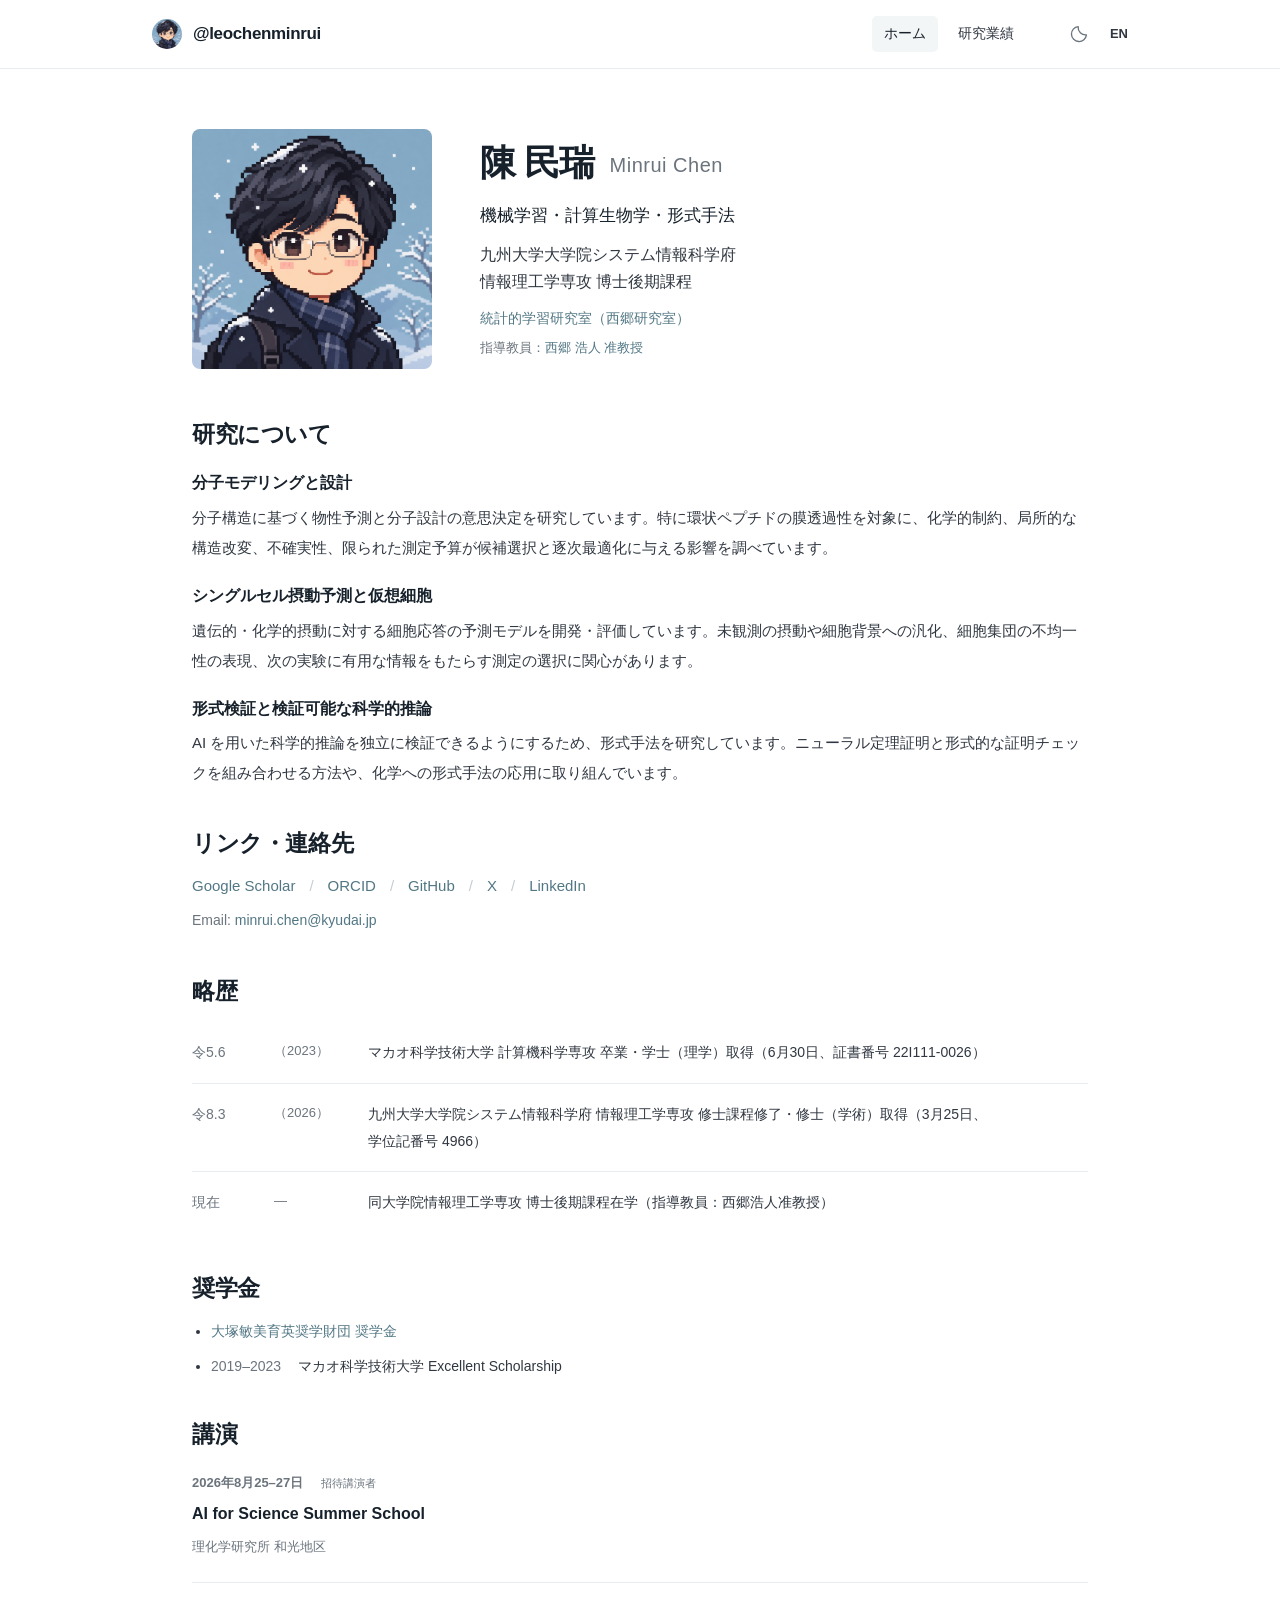
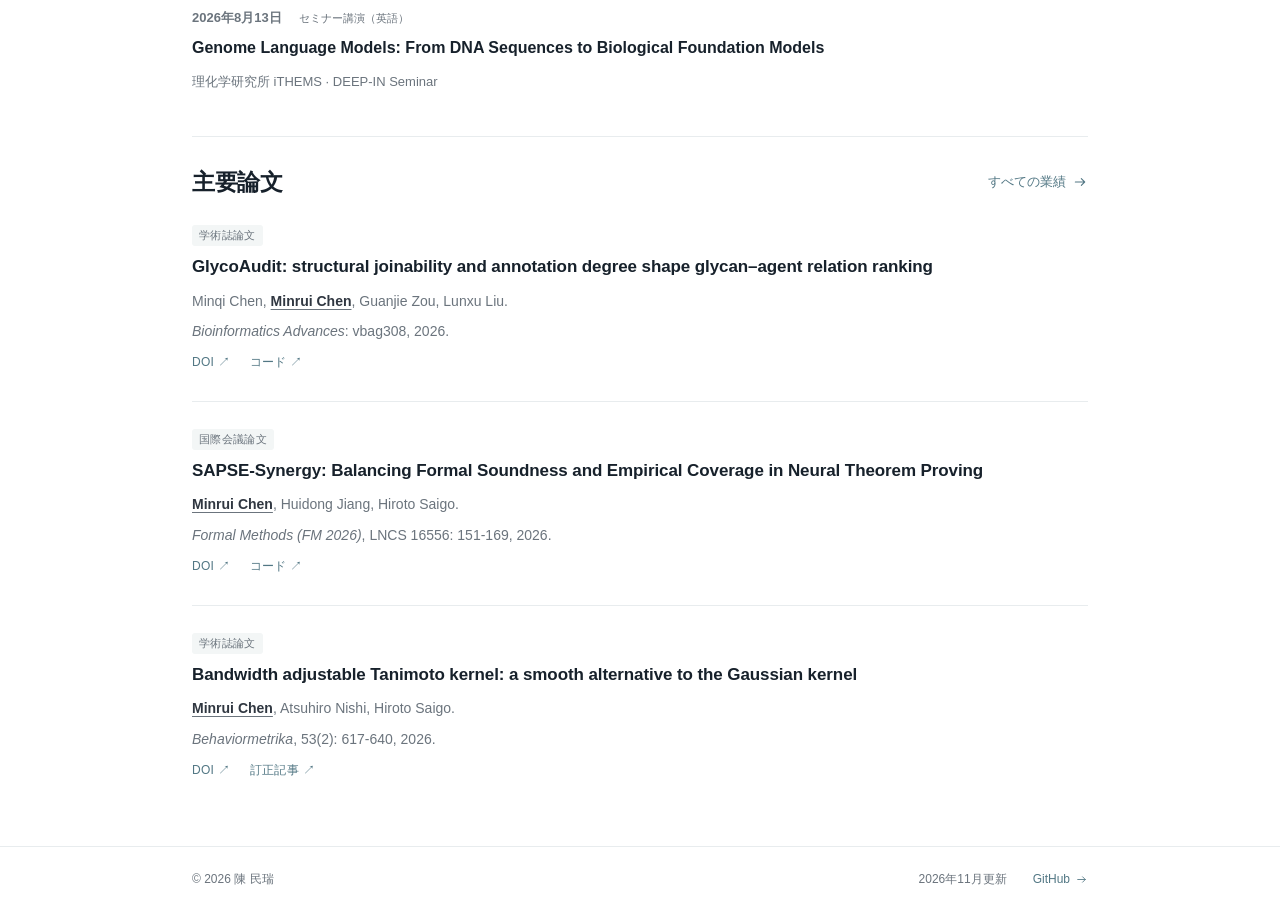
==== site/ja/index.html @ 521ca160 "Broaden chemistry and formal methods research description" ====
<!doctype html><html lang="ja"><head><meta charset="UTF-8"><meta name="viewport" content="width=device-width, initial-scale=1"><meta name="color-scheme" content="light dark"><title>ホーム | 陳 民瑞</title><meta name="description" content="陳民瑞。九州大学大学院システム情報科学府・博士後期課程。機械学習、計算生物学、形式手法を研究しています。"><link rel="canonical" href="https://leochenminrui.github.io/ja/"><link rel="alternate" hreflang="ja" href="https://leochenminrui.github.io/ja/"><link rel="alternate" hreflang="en" href="https://leochenminrui.github.io/en/"><link rel="alternate" hreflang="x-default" href="https://leochenminrui.github.io/ja/"><meta property="og:type" content="website"><meta property="og:title" content="ホーム | 陳 民瑞"><meta property="og:description" content="陳民瑞。九州大学大学院システム情報科学府・博士後期課程。機械学習、計算生物学、形式手法を研究しています。"><meta property="og:url" content="https://leochenminrui.github.io/ja/"><meta property="og:image" content="https://leochenminrui.github.io/assets/avatar.png"><meta name="twitter:card" content="summary"><link rel="icon" href="../assets/avatar.png" type="image/png"><script src="../assets/theme.js"></script><link rel="stylesheet" href="../assets/style.css"><script defer src="../assets/main.js"></script><script type="application/ld+json">{"@context": "https://schema.org", "@type": "Person", "name": "Minrui Chen", "alternateName": "陳 民瑞", "url": "https://leochenminrui.github.io", "image": "https://leochenminrui.github.io/assets/avatar.png", "affiliation": {"@type": "Organization", "name": "Kyushu University"}, "sameAs": ["https://scholar.google.com/citations?user=_2mpWrUAAAAJ", "https://github.com/leochenminrui", "https://orcid.org/0000-0002-5845-3200"]}</script></head>
<body><a class="skip-link" href="#main">本文へ移動</a><header class="site-header"><nav class="nav-shell" aria-label="メインナビゲーション"><a class="brand" href="./"><img src="../assets/avatar.png" alt="" width="30" height="30"><span>@leochenminrui</span></a><div class="nav-links" id="navigation"><a href="./" aria-current="page">ホーム</a><a href="./publications/" >研究業績</a></div><div class="nav-actions"><button class="theme-toggle icon-button" type="button" aria-label="ダークモードに切り替え" aria-pressed="false" hidden><svg class="icon icon-moon" viewBox="0 0 24 24" fill="none" stroke="currentColor" stroke-width="1.6" stroke-linecap="round" stroke-linejoin="round" aria-hidden="true"><path d="M20.9 13A9 9 0 0 1 11 3.1 9 9 0 1 0 20.9 13Z"/></svg><svg class="icon icon-sun" viewBox="0 0 24 24" fill="none" stroke="currentColor" stroke-width="1.6" stroke-linecap="round" stroke-linejoin="round" aria-hidden="true"><circle cx="12" cy="12" r="4"/><path d="M12 2v2m0 16v2M2 12h2m16 0h2M5 5l1.4 1.4m11.2 11.2L19 19M5 19l1.4-1.4M17.6 6.4 19 5"/></svg></button><a class="language-toggle" href="../en/" lang="en" hreflang="en" aria-label="Switch to English">EN</a><button class="menu-toggle icon-button" type="button" aria-controls="navigation" aria-expanded="false" aria-label="メニューを開く" hidden><svg class="icon icon-menu" viewBox="0 0 24 24" fill="none" stroke="currentColor" stroke-width="1.6" stroke-linecap="round" stroke-linejoin="round" aria-hidden="true"><path d="M4 6h16M4 12h16M4 18h16"/></svg></button></div></nav></header>
<main id="main" class="content home-page"><section class="profile" aria-labelledby="profile-name"><img class="portrait" src="../assets/avatar.png" width="240" height="240" alt="陳民瑞のピクセルアート・アバター" fetchpriority="high"><div class="profile-text"><h1 id="profile-name">陳 民瑞<span class="other-name" lang="en">Minrui Chen</span></h1><p class="role">機械学習・計算生物学・形式手法</p><p class="affiliation">九州大学大学院システム情報科学府<br>情報理工学専攻 博士後期課程</p><p class="lab"><a href="https://www.isee.kyushu-u.ac.jp/laboratory_ist.html#saigo">統計的学習研究室（西郷研究室）</a></p><p class="advisor">指導教員：<a href="https://hyoka.ofc.kyushu-u.ac.jp/html/100021288_ja.html">西郷 浩人 准教授</a></p></div></section>
    <section class="section research-copy"><h2>研究について</h2><div class="research-theme"><h3>分子モデリングと設計</h3><p>分子構造に基づく物性予測と分子設計の意思決定を研究しています。特に環状ペプチドの膜透過性を対象に、化学的制約、局所的な構造改変、不確実性、限られた測定予算が候補選択と逐次最適化に与える影響を調べています。</p></div><div class="research-theme"><h3>シングルセル摂動予測と仮想細胞</h3><p>遺伝的・化学的摂動に対する細胞応答の予測モデルを開発・評価しています。未観測の摂動や細胞背景への汎化、細胞集団の不均一性の表現、次の実験に有用な情報をもたらす測定の選択に関心があります。</p></div><div class="research-theme"><h3>形式検証と検証可能な科学的推論</h3><p>AI を用いた科学的推論を独立に検証できるようにするため、形式手法を研究しています。ニューラル定理証明と形式的な証明チェックを組み合わせる方法や、化学への形式手法の応用に取り組んでいます。</p></div></section>
    <section class="section links-section"><h2>リンク・連絡先</h2><div class="link-list"><a href="https://scholar.google.com/citations?user=_2mpWrUAAAAJ">Google Scholar</a><span aria-hidden="true">/</span><a href="https://orcid.org/0000-0002-5845-3200">ORCID</a><span aria-hidden="true">/</span><a href="https://github.com/leochenminrui">GitHub</a><span aria-hidden="true">/</span><a href="https://x.com/leo_minrui_chen">X</a><span aria-hidden="true">/</span><a href="https://www.linkedin.com/in/min-rui-chen-271707227/">LinkedIn</a></div><p class="email">Email: <a href="mailto:minrui.chen@kyudai.jp">minrui.chen@kyudai.jp</a></p></section>
    <section class="section biography"><h2>略歴</h2><table class="biography-table era-table"><caption class="visually-hidden">学歴・略歴</caption><tbody><tr><th scope="row">令5.6</th><td class="western-year">（2023）</td><td>マカオ科学技術大学 計算機科学専攻 卒業・学士（理学）取得（6月30日、<span class="nowrap">証書番号 22I111-0026</span>）</td></tr><tr><th scope="row">令8.3</th><td class="western-year">（2026）</td><td>九州大学大学院システム情報科学府 情報理工学専攻 修士課程修了・<span class="nowrap">修士（学術）</span>取得（3月25日、<span class="nowrap">学位記番号 4966</span>）</td></tr><tr><th scope="row">現在</th><td class="western-year">—</td><td>同大学院情報理工学専攻 博士後期課程在学（指導教員：西郷浩人准教授）</td></tr></tbody></table></section>
    <section class="section awards"><h2>奨学金</h2><ul class="scholarship-list"><li><a href="https://www.otsukafoundation.org/">大塚敏美育英奨学財団 奨学金</a></li><li><span class="award-period">2019–2023</span>マカオ科学技術大学 Excellent Scholarship</li></ul></section>
    <section class="section talks-home"><h2>講演</h2><ol class="presentation-list"><li class="presentation"><p class="presentation-year">2026年8月25–27日 <span>招待講演者</span></p><h3><a href="https://ithems.riken.jp/ja/events/ai-for-science-summer-school">AI for Science Summer School</a></h3><p class="venue">理化学研究所 和光地区</p></li><li class="presentation"><p class="presentation-year">2026年8月13日 <span>セミナー講演（英語）</span></p><h3><a href="https://ithems.riken.jp/ja/events/genome-language-models-from-dna-sequences-to-biological-foundation-models">Genome Language Models: From DNA Sequences to Biological Foundation Models</a></h3><p class="venue">理化学研究所 iTHEMS · DEEP-IN Seminar</p></li></ol></section>
    <section class="section recent"><div class="section-heading"><h2>主要論文</h2><a class="text-link" href="publications/">すべての業績 <svg class="icon icon-arrow" viewBox="0 0 24 24" fill="none" stroke="currentColor" stroke-width="1.6" stroke-linecap="round" stroke-linejoin="round" aria-hidden="true"><path d="M5 12h14m-5-5 5 5-5 5"/></svg></a></div><ol class="publication-list"><li class="publication" id="glycoaudit" data-status="published"><div class="pub-heading"><span class="pub-kind">学術誌論文</span></div>
    <h3><a href="https://doi.org/10.1093/bioadv/vbag308">GlycoAudit: structural joinability and annotation degree shape glycan–agent relation ranking</a></h3><p class="authors">Minqi Chen, <strong class="self-author">Minrui Chen</strong>, Guanjie Zou, Lunxu Liu.</p>
    <p class="venue"><em>Bioinformatics Advances</em>: vbag308, 2026.</p><div class="paper-links"><a class="paper-link" href="https://doi.org/10.1093/bioadv/vbag308">DOI ↗</a><a class="paper-link" href="https://github.com/leochenminrui/GlycoAudit">コード ↗</a></div></li><li class="publication" id="sapse" data-status="published"><div class="pub-heading"><span class="pub-kind">国際会議論文</span></div>
    <h3><a href="https://doi.org/10.1007/978-3-032-26204-2_8">SAPSE-Synergy: Balancing Formal Soundness and Empirical Coverage in Neural Theorem Proving</a></h3><p class="authors"><strong class="self-author">Minrui Chen</strong>, Huidong Jiang, Hiroto Saigo.</p>
    <p class="venue"><em>Formal Methods (FM 2026)</em>, LNCS 16556: 151-169, 2026.</p><div class="paper-links"><a class="paper-link" href="https://doi.org/10.1007/978-3-032-26204-2_8">DOI ↗</a><a class="paper-link" href="https://github.com/leochenminrui/SAPSE-Synergy">コード ↗</a></div></li><li class="publication" id="bat" data-status="published"><div class="pub-heading"><span class="pub-kind">学術誌論文</span></div>
    <h3><a href="https://doi.org/10.1007/s41237-026-00296-7">Bandwidth adjustable Tanimoto kernel: a smooth alternative to the Gaussian kernel</a></h3><p class="authors"><strong class="self-author">Minrui Chen</strong>, Atsuhiro Nishi, Hiroto Saigo.</p>
    <p class="venue"><em>Behaviormetrika</em>, 53(2): 617-640, 2026.</p><div class="paper-links"><a class="paper-link" href="https://doi.org/10.1007/s41237-026-00296-7">DOI ↗</a><a class="paper-link" href="https://doi.org/10.1007/s41237-026-00314-8">訂正記事 ↗</a></div></li></ol></section></main><footer class="site-footer"><div><span>© 2026 陳 民瑞</span><span class="footer-note">2026年11月更新</span><a href="https://github.com/leochenminrui">GitHub <svg class="icon icon-arrow" viewBox="0 0 24 24" fill="none" stroke="currentColor" stroke-width="1.6" stroke-linecap="round" stroke-linejoin="round" aria-hidden="true"><path d="M5 12h14m-5-5 5 5-5 5"/></svg></a></div></footer></body></html>
---- site/assets/style.css ----
:root{--bg:#fff;--text:#303741;--strong:#17212b;--muted:#6b747d;--accent:#527784;--hover:#355d6b;--line:#e8ecee;--soft:#f3f6f6;--nav:rgba(255,255,255,.96)}
:root[data-theme="dark"]{--bg:#111827;--text:#d1d5db;--strong:#f3f4f6;--muted:#9ba8b8;--accent:#a4cfdf;--hover:#d2eaf3;--line:#2b3647;--soft:#202c3c;--nav:rgba(17,24,39,.96);color-scheme:dark}
*{box-sizing:border-box}html{scroll-behavior:smooth;scroll-padding-top:80px}body{margin:0;background:var(--bg);color:var(--text);font-family:-apple-system,BlinkMacSystemFont,"Segoe UI",Roboto,"Noto Sans","Helvetica Neue",Arial,"PingFang SC","Microsoft YaHei",sans-serif;font-size:16px;line-height:1.65;-webkit-font-smoothing:antialiased}a{color:var(--accent);text-decoration:none;text-underline-offset:4px}a:hover{color:var(--hover);text-decoration:underline}button{font:inherit}button,a{-webkit-tap-highlight-color:transparent}button{color:inherit}button:focus-visible,a:focus-visible{outline:2px solid var(--accent);outline-offset:5px;border-radius:3px}button{cursor:pointer}img{display:block;max-width:100%;height:auto}h1,h2,h3,p{margin:0}h1,h2,h3{color:var(--strong)}h1{font-size:36px;letter-spacing:-1.1px;line-height:1.25;font-weight:700}h2{font-size:23px;letter-spacing:-.4px;line-height:1.35;font-weight:650}h3{font-size:16px;line-height:1.55;font-weight:600}p+p{margin-top:9px}[hidden]{display:none!important}.icon{width:20px;height:20px;flex-shrink:0}.skip-link{position:fixed;top:-60px;left:20px;z-index:50;background:var(--bg);padding:8px 16px;border:1px solid var(--line)}.skip-link:focus{top:8px}.site-header{border-bottom:1px solid var(--line);background:var(--nav)}.nav-shell{max-width:1040px;margin:auto;min-height:68px;display:flex;align-items:center;gap:36px;padding:0 32px}.brand{display:flex;align-items:center;gap:11px;color:var(--strong);font-weight:650;font-size:17px;letter-spacing:-.35px;white-space:nowrap}.brand:hover{text-decoration:none}.brand img{width:30px;height:30px;object-fit:cover;border-radius:50%}.nav-links{display:flex;align-items:center;gap:8px;margin-left:auto}.nav-links>a{color:var(--text);font-size:14px;padding:6px 12px;border-radius:5px}.nav-links>a[aria-current="page"]{color:var(--strong);background:var(--soft);font-weight:500}.nav-links>a:hover{background:var(--soft);text-decoration:none}.nav-actions{display:flex;align-items:center;gap:14px}.icon-button{border:0;background:none;display:flex;align-items:center;justify-content:center;width:34px;height:34px;border-radius:5px;padding:6px;color:var(--muted)}.icon-button:hover{background:var(--soft);color:var(--strong)}.icon-sun{display:none}[data-theme="dark"] .icon-moon{display:none}[data-theme="dark"] .icon-sun{display:block}.language-toggle{font-size:13px;color:var(--text);font-weight:600;white-space:nowrap}.menu-toggle{display:none}.content{max-width:944px;margin:0 auto;padding:55px 24px 65px;min-height:calc(100vh - 148px)}.profile{display:grid;grid-template-columns:240px 1fr;gap:48px;align-items:center;margin-bottom:49px}.portrait{width:240px;height:240px;object-fit:cover;border-radius:8px}.other-name{font-size:20px;font-weight:400;letter-spacing:.5px;color:var(--muted);display:inline-block;margin-left:16px;vertical-align:middle}.role{font-size:17px;color:var(--strong);margin-top:17px;font-weight:500}.affiliation{margin-top:11px;line-height:1.7}.location{font-size:14px;color:var(--muted);margin-top:9px}.profile-social{display:flex;align-items:center;gap:15px;font-size:13px;margin-top:18px}.profile-social>span{color:var(--line)}.profile-social a span{font-size:12px}.section{margin-top:40px}.section>h2{margin-bottom:15px}.interests{line-height:1.9;max-width:800px}.link-list{display:flex;gap:14px;flex-wrap:wrap;font-size:15px}.link-list>span{color:#c6cdd1}.email{font-size:14px;color:var(--muted);margin-top:10px;overflow-wrap:anywhere}.biography{padding-top:4px}.bio-entry{display:grid;grid-template-columns:157px 1fr;gap:22px;margin-top:24px}.bio-date{font-size:14px;color:var(--muted);font-variant-numeric:tabular-nums;padding-top:2px;font-weight:500}.bio-entry h3{margin-bottom:3px;font-size:16px}.bio-entry p{font-size:15px}.bio-entry .bio-detail{font-size:14px;color:var(--muted);margin-top:6px;line-height:1.7}.recent{border-top:1px solid var(--line);padding-top:30px;margin-top:43px}.section-heading{display:flex;align-items:center;justify-content:space-between;gap:12px}.text-link{font-size:13px;display:flex;align-items:center;gap:6px;white-space:nowrap}.text-link .icon{width:16px;height:16px}.publication-list{padding:0;margin:0;list-style:none;counter-reset:paper}.publication{padding:27px 0 28px;border-bottom:1px solid var(--line)}.publication:last-child{border-bottom:0;padding-bottom:0}.pub-heading{margin-bottom:8px;font-size:11px;line-height:1.4}.pub-kind{font-size:11px;letter-spacing:.3px;color:var(--muted);background:var(--soft);border-radius:3px;padding:3px 7px;display:inline-block}.publication h3{font-size:17px;font-weight:600;line-height:1.5;letter-spacing:-.1px;margin-bottom:9px}.publication h3 a{color:var(--strong)}.publication h3 a:hover{color:var(--accent)}.authors{font-size:14px;line-height:1.8;color:var(--muted)}.self-author{font-weight:600;color:var(--text);text-decoration:underline;text-underline-offset:3px;text-decoration-color:var(--muted);text-decoration-thickness:1px}.publication .venue{font-size:14px;color:var(--muted);margin-top:6px}.paper-link{display:inline-block;font-size:12px;margin-top:10px;letter-spacing:.25px}.paper-link span{margin-left:2px}.page-intro{margin-bottom:29px}.eyebrow{font-size:11px;font-weight:600;letter-spacing:1.8px;color:var(--muted);margin-bottom:12px}.page-intro h1{margin-bottom:15px}.page-intro>p:last-child{color:var(--muted);font-size:15px;max-width:660px}.filters{display:flex;flex-wrap:wrap;gap:9px;padding-bottom:28px;border-bottom:1px solid var(--line);margin-bottom:8px}.filters button{border:1px solid var(--line);background:transparent;border-radius:5px;padding:7px 12px;display:flex;gap:12px;align-items:center;font-size:13px;color:var(--muted)}.filters button span{font-size:11px;opacity:.75}.filters button[aria-pressed="true"]{background:var(--soft);border-color:var(--accent);color:var(--accent)}.filters button:hover{border-color:var(--accent)}.pub-year{display:grid;grid-template-columns:84px 1fr;gap:30px;padding-top:32px}.pub-year>h2{font-size:18px;color:var(--muted);font-weight:500;padding-top:6px;font-variant-numeric:tabular-nums}.pub-year .publication:first-child{padding-top:0}.pub-year+.pub-year{margin-top:4px}.publication-note{border-top:1px solid var(--line);padding-top:23px;margin-top:39px;color:var(--muted);font-size:12px;max-width:100%;line-height:1.8}.site-footer{border-top:1px solid var(--line);font-size:12px;color:var(--muted)}.site-footer>div{max-width:944px;padding:23px 24px;margin:auto;display:flex;align-items:center;gap:26px}.footer-note{margin-left:auto}.site-footer a{display:flex;gap:5px;align-items:center}.site-footer .icon{width:13px;height:13px}.visually-hidden{position:absolute;width:1px;height:1px;padding:0;margin:-1px;overflow:hidden;clip:rect(0,0,0,0);white-space:nowrap;border:0}
.page-intro a{white-space:nowrap}
@media(min-width:1200px){.content{padding-top:60px}.profile{margin-bottom:50px}}
@media(max-width:760px){.nav-shell{padding:0 24px;gap:20px}.content{padding:37px 24px 48px}.profile{grid-template-columns:180px 1fr;gap:27px}.portrait{width:180px;height:180px}h1{font-size:30px}.other-name{font-size:17px;margin-left:11px}.role{font-size:15px;margin-top:12px}.affiliation{font-size:14px}.location{font-size:13px}.profile-social{margin-top:12px}.section{margin-top:33px}.nav-actions{gap:10px}.nav-links>a{padding:6px 9px}}
@media(max-width:560px){.nav-shell{padding:0 20px;gap:12px;min-height:62px;flex-wrap:wrap}.brand{font-size:16px}.nav-actions{margin-left:auto;gap:7px}.nav-links{order:3;width:100%;margin:0;padding-bottom:10px}.js .nav-links{display:none}.js .nav-links.is-open{display:flex}.js .menu-toggle{display:flex}.nav-links>a{padding:6px 13px}.content{padding:32px 22px 43px}.profile{grid-template-columns:1fr;gap:25px;margin-bottom:35px}.portrait{width:180px;height:180px}.profile-text h1{font-size:32px}.other-name{font-size:19px;margin-left:13px}.role{font-size:16px;margin-top:13px}.affiliation{font-size:15px;margin-top:11px}.location{font-size:14px}.profile-social{font-size:13px;margin-top:15px}h2{font-size:21px}.section{margin-top:32px}.section>h2{margin-bottom:12px}.interests{font-size:15px;line-height:1.85}.bio-entry{grid-template-columns:1fr;gap:5px;margin-top:22px}.bio-date{font-size:13px!important}.bio-entry h3{font-size:15px}.bio-entry p{font-size:14px}.bio-entry .bio-detail{font-size:13px}.recent{margin-top:34px;padding-top:25px}.section-heading{align-items:baseline}.text-link{font-size:11px;gap:3px}.text-link .icon{width:13px;height:13px}.publication h3{font-size:16px}.authors,.publication .venue{font-size:13px}.pub-year{grid-template-columns:1fr;gap:18px;padding-top:26px}.pub-year>h2{font-size:19px;font-weight:600;color:var(--strong);padding:0}.pub-year+.pub-year{margin-top:11px}.filters{gap:7px;padding-bottom:23px}.filters button{font-size:12px;padding:6px 9px;gap:7px}.site-footer>div{padding:20px 22px;flex-wrap:wrap;gap:9px 20px}.footer-note{margin-left:auto;font-size:11px}.site-footer a{display:none}.page-intro>p:last-child{font-size:14px}}
@media(prefers-reduced-motion:reduce){html{scroll-behavior:auto}}
@media print{.site-header,.filters,.site-footer,.skip-link{display:none!important}.content{padding:0;max-width:none}.profile{grid-template-columns:130px 1fr;margin-bottom:25px}.portrait{width:130px;height:130px}.publication,.bio-entry{break-inside:avoid}a{color:inherit}.section{margin-top:25px}:root{--bg:white;--text:#222;--strong:#111;--muted:#555;--accent:#333;--line:#ddd;--soft:#f5f5f5}}

/* Biography and research pages. */
.lab{font-size:14px;margin-top:12px}
.advisor{font-size:13px;color:var(--muted);margin-top:6px}
.research-copy p{font-size:15px;line-height:1.9}
.research-copy p+p{margin-top:17px}
html[lang="ja"] .research-copy p{line-height:2}
.biography-table{width:100%;border-collapse:collapse;font-size:14px;line-height:1.9}
.biography-table th,.biography-table td{padding:17px 0;vertical-align:top;text-align:left;border-bottom:1px solid var(--line)}
.biography-table tr:last-child th,.biography-table tr:last-child td{border-bottom:0}
.biography-table th{width:82px;padding-right:14px;color:var(--muted);font-weight:500;white-space:nowrap;font-variant-numeric:tabular-nums}
.biography-table .western-year{width:94px;padding-right:15px;white-space:nowrap;color:var(--muted);font-size:13px}
.english-table th{width:142px}
.biography-detail{display:block;font-size:12px;color:var(--muted);line-height:1.8;margin-top:7px}
.award-entry{display:flex;gap:30px;font-size:14px;line-height:1.8}
.award-entry strong{font-weight:500;color:var(--muted);white-space:nowrap}
.paper-links{display:flex;gap:20px;flex-wrap:wrap}
.presentation-list{list-style:none;padding:0;margin:0}
.presentations{margin-top:45px;padding-top:29px;border-top:1px solid var(--line)}
.presentations h2{font-size:22px}
.presentation{padding:24px 0;border-bottom:1px solid var(--line)}
.presentation:last-child{border:0;padding-bottom:0}
.presentation-year{font-size:13px;font-weight:600;margin-bottom:8px;color:var(--muted)}
.presentation-year span{font-size:11px;font-weight:400;margin-left:14px}
.presentation h3{margin-bottom:10px}
.presentation h3 a{color:var(--strong)}
.presentation .venue{font-size:13px;color:var(--muted);margin-top:6px}
@media(max-width:760px){
  .nav-shell{flex-wrap:wrap;gap:12px;min-height:64px}
  .nav-actions{margin-left:auto}
  .nav-links{order:3;width:100%;margin:0;padding-bottom:10px}
  .js .nav-links{display:none}
  .js .nav-links.is-open{display:flex}
  .js .menu-toggle{display:flex}
  .profile .other-name{display:block;margin:8px 0 0;font-size:17px}
}
@media(max-width:560px){
  .profile .other-name{display:inline-block;margin:0 0 0 13px}
  .research-copy p{font-size:14px}
  .biography-table{font-size:13px;line-height:1.9}
  .biography-table th{width:53px;font-size:12px;padding-right:7px}
  .biography-table .western-year{width:67px;font-size:11px;padding-right:9px}
  .biography-table th,.biography-table td{padding-top:15px;padding-bottom:15px}
  .english-table th{width:78px;white-space:normal;font-size:12px}
  .biography-detail{font-size:11px}
  .award-entry{gap:18px;font-size:13px}
  .presentations h2{font-size:20px}
}

.nowrap{white-space:nowrap}

.research-theme{margin-top:21px}
.research-theme h3{font-size:16px;font-weight:600;margin-bottom:7px}
.research-theme p{margin:0}
.talks-home .presentation:first-child{padding-top:7px}

.scholarship-list{margin:0;padding-left:19px;font-size:14px;line-height:1.8}
.scholarship-list li+li{margin-top:10px}
.award-period{color:var(--muted);margin-right:17px;white-space:nowrap}
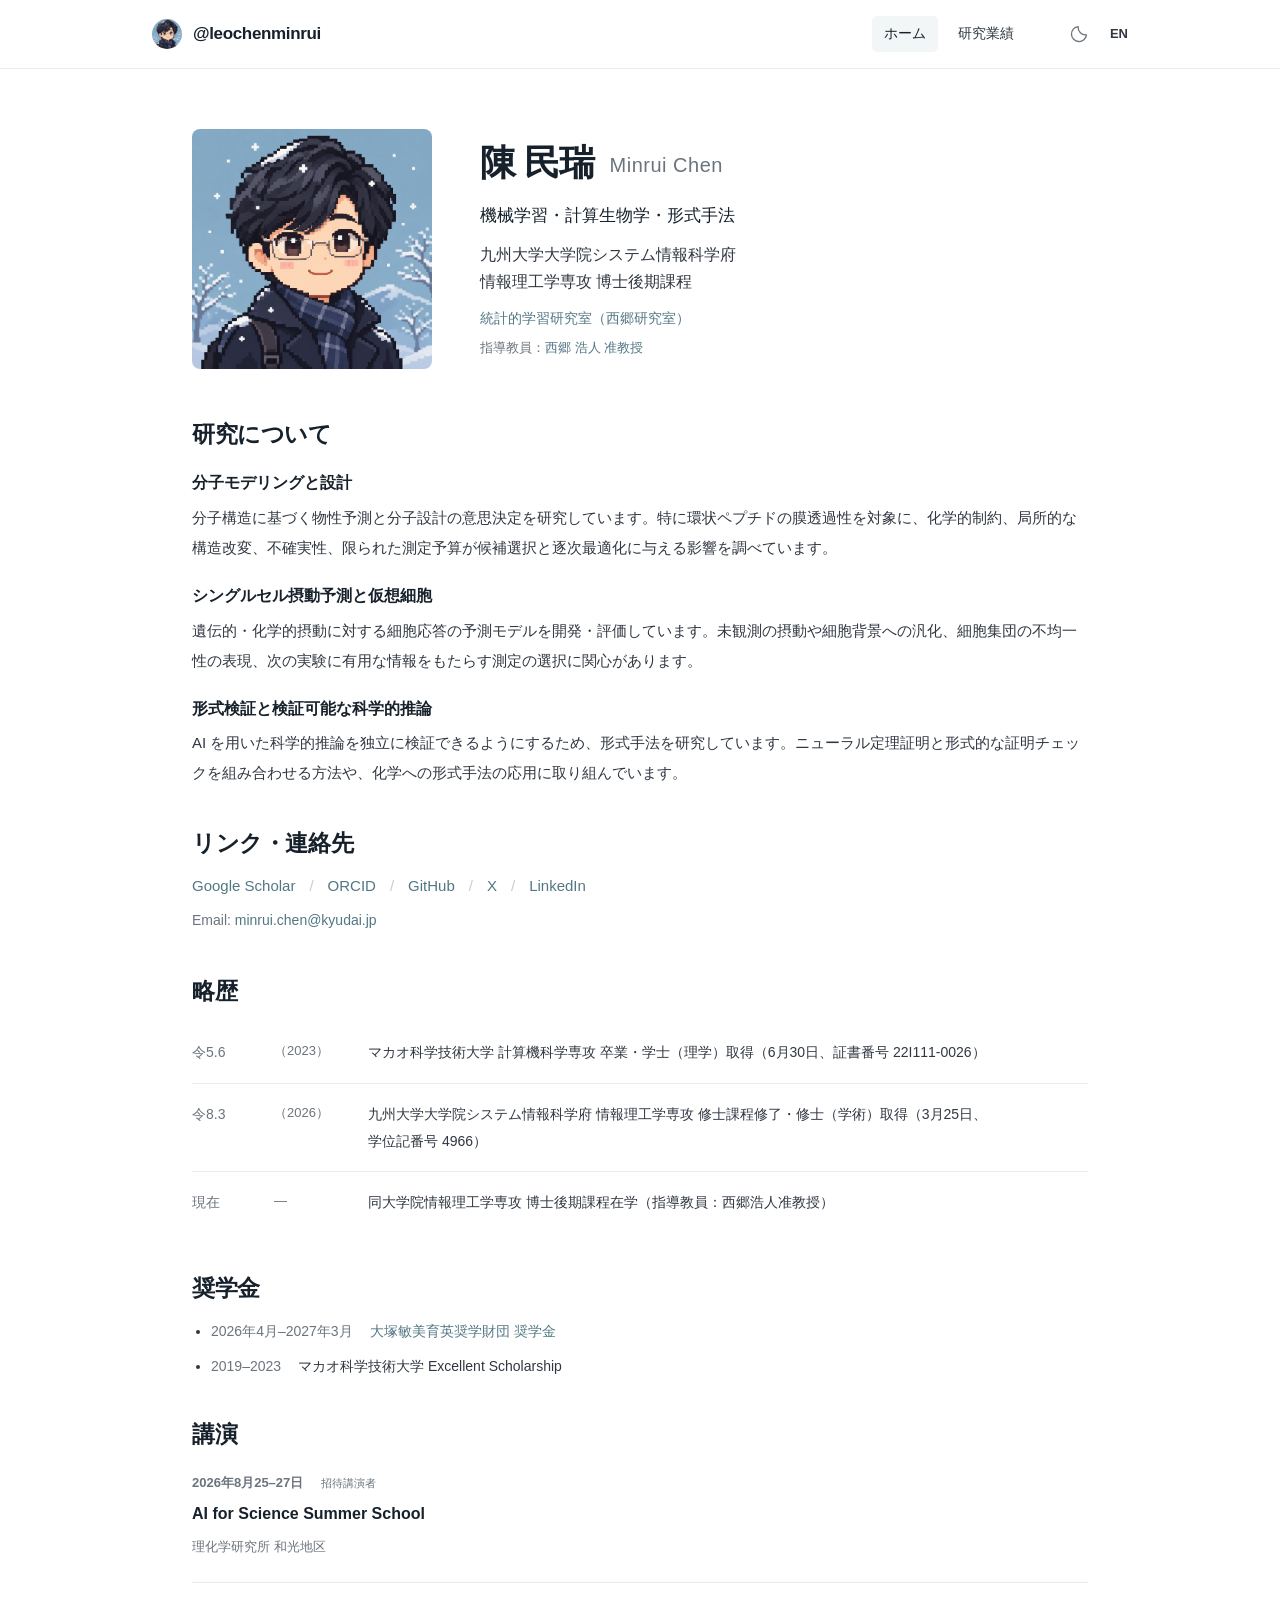
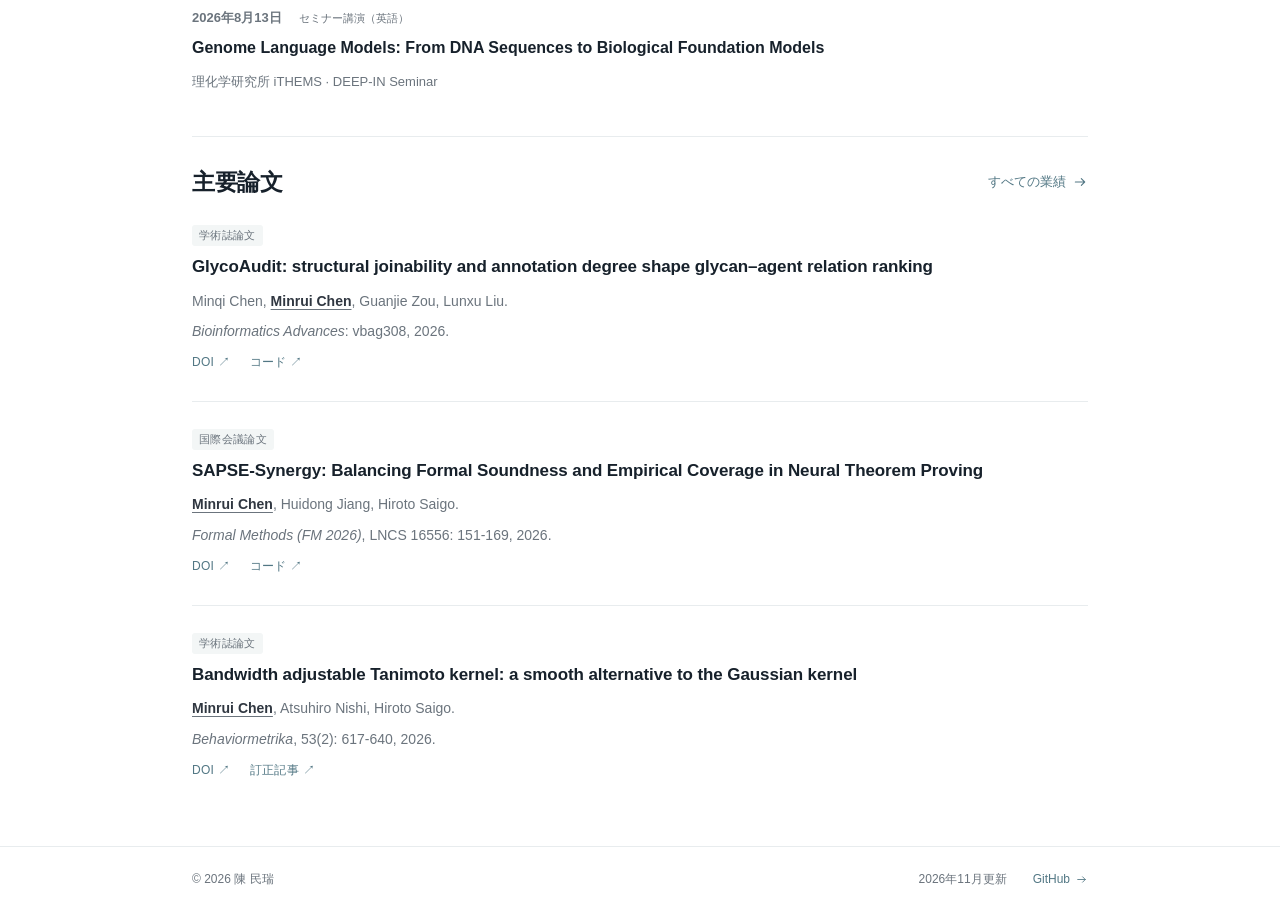
==== commit 58615808: "Add confirmed Otsuka scholarship period" ====
--- a/site/ja/index.html
+++ b/site/ja/index.html
@@ -4,7 +4,7 @@
     <section class="section research-copy"><h2>研究について</h2><div class="research-theme"><h3>分子モデリングと設計</h3><p>分子構造に基づく物性予測と分子設計の意思決定を研究しています。特に環状ペプチドの膜透過性を対象に、化学的制約、局所的な構造改変、不確実性、限られた測定予算が候補選択と逐次最適化に与える影響を調べています。</p></div><div class="research-theme"><h3>シングルセル摂動予測と仮想細胞</h3><p>遺伝的・化学的摂動に対する細胞応答の予測モデルを開発・評価しています。未観測の摂動や細胞背景への汎化、細胞集団の不均一性の表現、次の実験に有用な情報をもたらす測定の選択に関心があります。</p></div><div class="research-theme"><h3>形式検証と検証可能な科学的推論</h3><p>AI を用いた科学的推論を独立に検証できるようにするため、形式手法を研究しています。ニューラル定理証明と形式的な証明チェックを組み合わせる方法や、化学への形式手法の応用に取り組んでいます。</p></div></section>
     <section class="section links-section"><h2>リンク・連絡先</h2><div class="link-list"><a href="https://scholar.google.com/citations?user=_2mpWrUAAAAJ">Google Scholar</a><span aria-hidden="true">/</span><a href="https://orcid.org/0000-0002-5845-3200">ORCID</a><span aria-hidden="true">/</span><a href="https://github.com/leochenminrui">GitHub</a><span aria-hidden="true">/</span><a href="https://x.com/leo_minrui_chen">X</a><span aria-hidden="true">/</span><a href="https://www.linkedin.com/in/min-rui-chen-271707227/">LinkedIn</a></div><p class="email">Email: <a href="mailto:minrui.chen@kyudai.jp">minrui.chen@kyudai.jp</a></p></section>
     <section class="section biography"><h2>略歴</h2><table class="biography-table era-table"><caption class="visually-hidden">学歴・略歴</caption><tbody><tr><th scope="row">令5.6</th><td class="western-year">（2023）</td><td>マカオ科学技術大学 計算機科学専攻 卒業・学士（理学）取得（6月30日、<span class="nowrap">証書番号 22I111-0026</span>）</td></tr><tr><th scope="row">令8.3</th><td class="western-year">（2026）</td><td>九州大学大学院システム情報科学府 情報理工学専攻 修士課程修了・<span class="nowrap">修士（学術）</span>取得（3月25日、<span class="nowrap">学位記番号 4966</span>）</td></tr><tr><th scope="row">現在</th><td class="western-year">—</td><td>同大学院情報理工学専攻 博士後期課程在学（指導教員：西郷浩人准教授）</td></tr></tbody></table></section>
-    <section class="section awards"><h2>奨学金</h2><ul class="scholarship-list"><li><a href="https://www.otsukafoundation.org/">大塚敏美育英奨学財団 奨学金</a></li><li><span class="award-period">2019–2023</span>マカオ科学技術大学 Excellent Scholarship</li></ul></section>
+    <section class="section awards"><h2>奨学金</h2><ul class="scholarship-list"><li><span class="award-period">2026年4月–2027年3月</span><a href="https://www.otsukafoundation.org/">大塚敏美育英奨学財団 奨学金</a></li><li><span class="award-period">2019–2023</span>マカオ科学技術大学 Excellent Scholarship</li></ul></section>
     <section class="section talks-home"><h2>講演</h2><ol class="presentation-list"><li class="presentation"><p class="presentation-year">2026年8月25–27日 <span>招待講演者</span></p><h3><a href="https://ithems.riken.jp/ja/events/ai-for-science-summer-school">AI for Science Summer School</a></h3><p class="venue">理化学研究所 和光地区</p></li><li class="presentation"><p class="presentation-year">2026年8月13日 <span>セミナー講演（英語）</span></p><h3><a href="https://ithems.riken.jp/ja/events/genome-language-models-from-dna-sequences-to-biological-foundation-models">Genome Language Models: From DNA Sequences to Biological Foundation Models</a></h3><p class="venue">理化学研究所 iTHEMS · DEEP-IN Seminar</p></li></ol></section>
     <section class="section recent"><div class="section-heading"><h2>主要論文</h2><a class="text-link" href="publications/">すべての業績 <svg class="icon icon-arrow" viewBox="0 0 24 24" fill="none" stroke="currentColor" stroke-width="1.6" stroke-linecap="round" stroke-linejoin="round" aria-hidden="true"><path d="M5 12h14m-5-5 5 5-5 5"/></svg></a></div><ol class="publication-list"><li class="publication" id="glycoaudit" data-status="published"><div class="pub-heading"><span class="pub-kind">学術誌論文</span></div>
     <h3><a href="https://doi.org/10.1093/bioadv/vbag308">GlycoAudit: structural joinability and annotation degree shape glycan–agent relation ranking</a></h3><p class="authors">Minqi Chen, <strong class="self-author">Minrui Chen</strong>, Guanjie Zou, Lunxu Liu.</p>
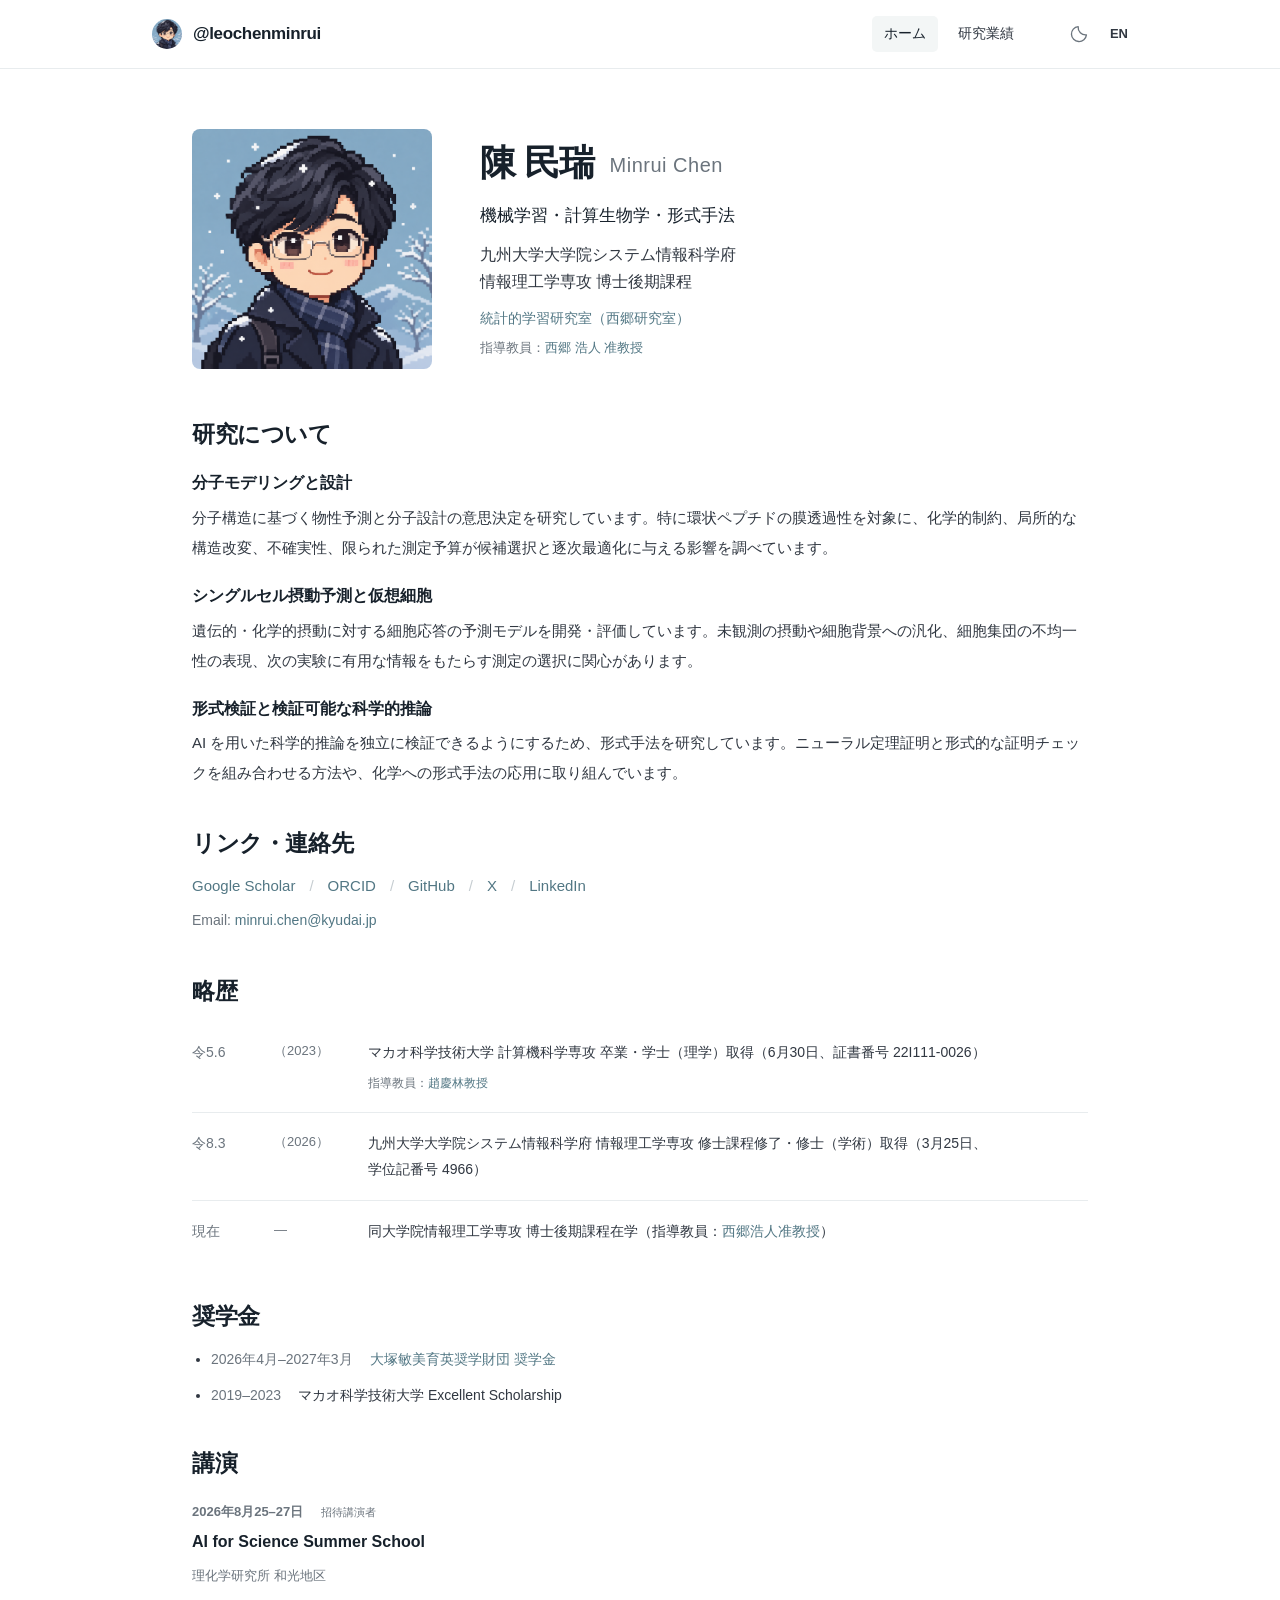
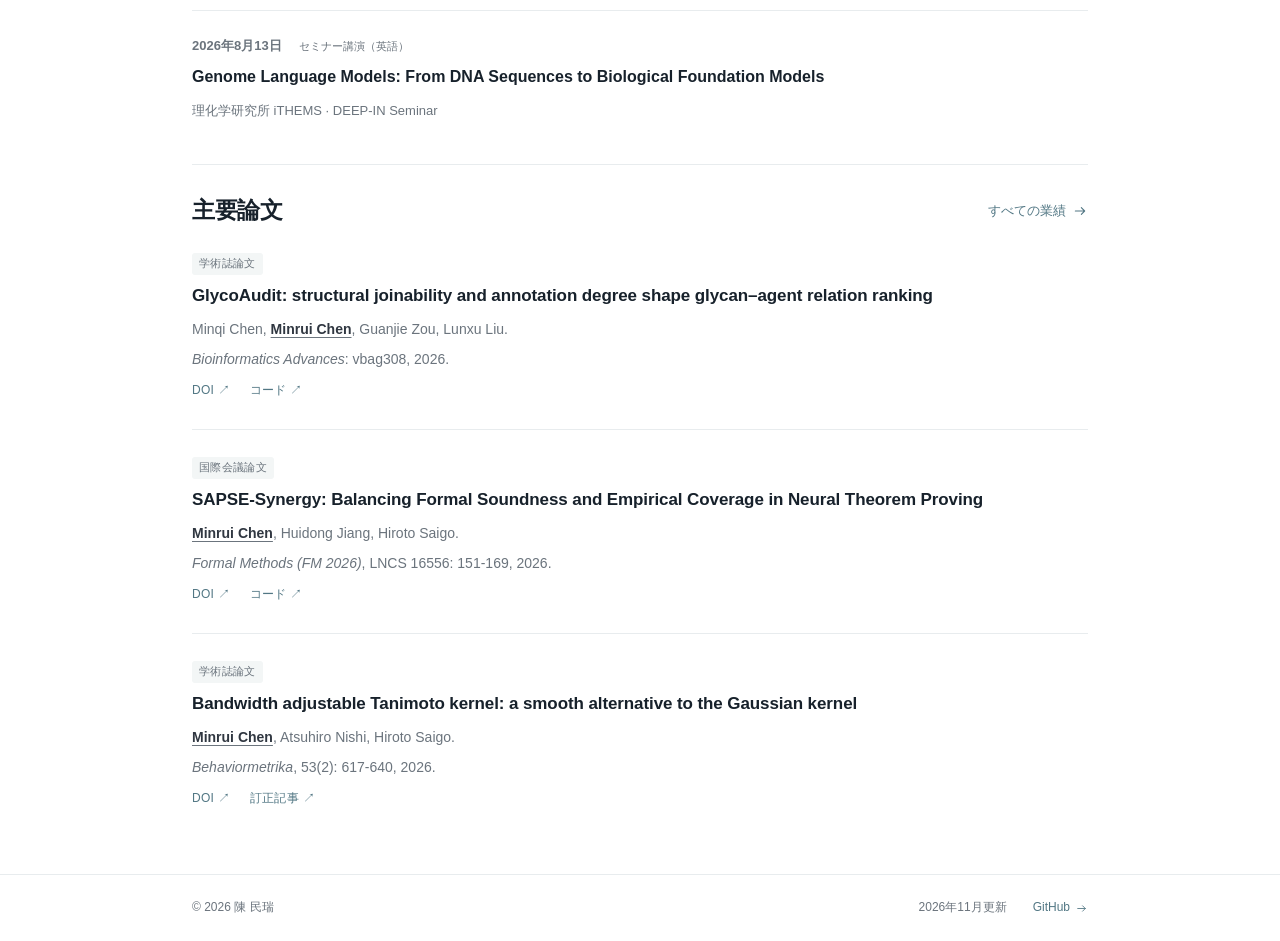
==== commit 774b29ac: "Link advisors to verified Google Scholar profiles" ====
--- a/site/ja/index.html
+++ b/site/ja/index.html
@@ -1,9 +1,9 @@
 <!doctype html><html lang="ja"><head><meta charset="UTF-8"><meta name="viewport" content="width=device-width, initial-scale=1"><meta name="color-scheme" content="light dark"><title>ホーム | 陳 民瑞</title><meta name="description" content="陳民瑞。九州大学大学院システム情報科学府・博士後期課程。機械学習、計算生物学、形式手法を研究しています。"><link rel="canonical" href="https://leochenminrui.github.io/ja/"><link rel="alternate" hreflang="ja" href="https://leochenminrui.github.io/ja/"><link rel="alternate" hreflang="en" href="https://leochenminrui.github.io/en/"><link rel="alternate" hreflang="x-default" href="https://leochenminrui.github.io/ja/"><meta property="og:type" content="website"><meta property="og:title" content="ホーム | 陳 民瑞"><meta property="og:description" content="陳民瑞。九州大学大学院システム情報科学府・博士後期課程。機械学習、計算生物学、形式手法を研究しています。"><meta property="og:url" content="https://leochenminrui.github.io/ja/"><meta property="og:image" content="https://leochenminrui.github.io/assets/avatar.png"><meta name="twitter:card" content="summary"><link rel="icon" href="../assets/avatar.png" type="image/png"><script src="../assets/theme.js"></script><link rel="stylesheet" href="../assets/style.css"><script defer src="../assets/main.js"></script><script type="application/ld+json">{"@context": "https://schema.org", "@type": "Person", "name": "Minrui Chen", "alternateName": "陳 民瑞", "url": "https://leochenminrui.github.io", "image": "https://leochenminrui.github.io/assets/avatar.png", "affiliation": {"@type": "Organization", "name": "Kyushu University"}, "sameAs": ["https://scholar.google.com/citations?user=_2mpWrUAAAAJ", "https://github.com/leochenminrui", "https://orcid.org/0000-0002-5845-3200"]}</script></head>
 <body><a class="skip-link" href="#main">本文へ移動</a><header class="site-header"><nav class="nav-shell" aria-label="メインナビゲーション"><a class="brand" href="./"><img src="../assets/avatar.png" alt="" width="30" height="30"><span>@leochenminrui</span></a><div class="nav-links" id="navigation"><a href="./" aria-current="page">ホーム</a><a href="./publications/" >研究業績</a></div><div class="nav-actions"><button class="theme-toggle icon-button" type="button" aria-label="ダークモードに切り替え" aria-pressed="false" hidden><svg class="icon icon-moon" viewBox="0 0 24 24" fill="none" stroke="currentColor" stroke-width="1.6" stroke-linecap="round" stroke-linejoin="round" aria-hidden="true"><path d="M20.9 13A9 9 0 0 1 11 3.1 9 9 0 1 0 20.9 13Z"/></svg><svg class="icon icon-sun" viewBox="0 0 24 24" fill="none" stroke="currentColor" stroke-width="1.6" stroke-linecap="round" stroke-linejoin="round" aria-hidden="true"><circle cx="12" cy="12" r="4"/><path d="M12 2v2m0 16v2M2 12h2m16 0h2M5 5l1.4 1.4m11.2 11.2L19 19M5 19l1.4-1.4M17.6 6.4 19 5"/></svg></button><a class="language-toggle" href="../en/" lang="en" hreflang="en" aria-label="Switch to English">EN</a><button class="menu-toggle icon-button" type="button" aria-controls="navigation" aria-expanded="false" aria-label="メニューを開く" hidden><svg class="icon icon-menu" viewBox="0 0 24 24" fill="none" stroke="currentColor" stroke-width="1.6" stroke-linecap="round" stroke-linejoin="round" aria-hidden="true"><path d="M4 6h16M4 12h16M4 18h16"/></svg></button></div></nav></header>
-<main id="main" class="content home-page"><section class="profile" aria-labelledby="profile-name"><img class="portrait" src="../assets/avatar.png" width="240" height="240" alt="陳民瑞のピクセルアート・アバター" fetchpriority="high"><div class="profile-text"><h1 id="profile-name">陳 民瑞<span class="other-name" lang="en">Minrui Chen</span></h1><p class="role">機械学習・計算生物学・形式手法</p><p class="affiliation">九州大学大学院システム情報科学府<br>情報理工学専攻 博士後期課程</p><p class="lab"><a href="https://www.isee.kyushu-u.ac.jp/laboratory_ist.html#saigo">統計的学習研究室（西郷研究室）</a></p><p class="advisor">指導教員：<a href="https://hyoka.ofc.kyushu-u.ac.jp/html/100021288_ja.html">西郷 浩人 准教授</a></p></div></section>
+<main id="main" class="content home-page"><section class="profile" aria-labelledby="profile-name"><img class="portrait" src="../assets/avatar.png" width="240" height="240" alt="陳民瑞のピクセルアート・アバター" fetchpriority="high"><div class="profile-text"><h1 id="profile-name">陳 民瑞<span class="other-name" lang="en">Minrui Chen</span></h1><p class="role">機械学習・計算生物学・形式手法</p><p class="affiliation">九州大学大学院システム情報科学府<br>情報理工学専攻 博士後期課程</p><p class="lab"><a href="https://www.isee.kyushu-u.ac.jp/laboratory_ist.html#saigo">統計的学習研究室（西郷研究室）</a></p><p class="advisor">指導教員：<a href="https://scholar.google.com/citations?user=-KdwKiMAAAAJ">西郷 浩人 准教授</a></p></div></section>
     <section class="section research-copy"><h2>研究について</h2><div class="research-theme"><h3>分子モデリングと設計</h3><p>分子構造に基づく物性予測と分子設計の意思決定を研究しています。特に環状ペプチドの膜透過性を対象に、化学的制約、局所的な構造改変、不確実性、限られた測定予算が候補選択と逐次最適化に与える影響を調べています。</p></div><div class="research-theme"><h3>シングルセル摂動予測と仮想細胞</h3><p>遺伝的・化学的摂動に対する細胞応答の予測モデルを開発・評価しています。未観測の摂動や細胞背景への汎化、細胞集団の不均一性の表現、次の実験に有用な情報をもたらす測定の選択に関心があります。</p></div><div class="research-theme"><h3>形式検証と検証可能な科学的推論</h3><p>AI を用いた科学的推論を独立に検証できるようにするため、形式手法を研究しています。ニューラル定理証明と形式的な証明チェックを組み合わせる方法や、化学への形式手法の応用に取り組んでいます。</p></div></section>
     <section class="section links-section"><h2>リンク・連絡先</h2><div class="link-list"><a href="https://scholar.google.com/citations?user=_2mpWrUAAAAJ">Google Scholar</a><span aria-hidden="true">/</span><a href="https://orcid.org/0000-0002-5845-3200">ORCID</a><span aria-hidden="true">/</span><a href="https://github.com/leochenminrui">GitHub</a><span aria-hidden="true">/</span><a href="https://x.com/leo_minrui_chen">X</a><span aria-hidden="true">/</span><a href="https://www.linkedin.com/in/min-rui-chen-271707227/">LinkedIn</a></div><p class="email">Email: <a href="mailto:minrui.chen@kyudai.jp">minrui.chen@kyudai.jp</a></p></section>
-    <section class="section biography"><h2>略歴</h2><table class="biography-table era-table"><caption class="visually-hidden">学歴・略歴</caption><tbody><tr><th scope="row">令5.6</th><td class="western-year">（2023）</td><td>マカオ科学技術大学 計算機科学専攻 卒業・学士（理学）取得（6月30日、<span class="nowrap">証書番号 22I111-0026</span>）</td></tr><tr><th scope="row">令8.3</th><td class="western-year">（2026）</td><td>九州大学大学院システム情報科学府 情報理工学専攻 修士課程修了・<span class="nowrap">修士（学術）</span>取得（3月25日、<span class="nowrap">学位記番号 4966</span>）</td></tr><tr><th scope="row">現在</th><td class="western-year">—</td><td>同大学院情報理工学専攻 博士後期課程在学（指導教員：西郷浩人准教授）</td></tr></tbody></table></section>
+    <section class="section biography"><h2>略歴</h2><table class="biography-table era-table"><caption class="visually-hidden">学歴・略歴</caption><tbody><tr><th scope="row">令5.6</th><td class="western-year">（2023）</td><td>マカオ科学技術大学 計算機科学専攻 卒業・学士（理学）取得（6月30日、<span class="nowrap">証書番号 22I111-0026</span>）<span class="biography-detail">指導教員：<a href="https://scholar.google.com/citations?user=u7SB4nEAAAAJ">趙慶林教授</a></span></td></tr><tr><th scope="row">令8.3</th><td class="western-year">（2026）</td><td>九州大学大学院システム情報科学府 情報理工学専攻 修士課程修了・<span class="nowrap">修士（学術）</span>取得（3月25日、<span class="nowrap">学位記番号 4966</span>）</td></tr><tr><th scope="row">現在</th><td class="western-year">—</td><td>同大学院情報理工学専攻 博士後期課程在学（指導教員：<a href="https://scholar.google.com/citations?user=-KdwKiMAAAAJ">西郷浩人准教授</a>）</td></tr></tbody></table></section>
     <section class="section awards"><h2>奨学金</h2><ul class="scholarship-list"><li><span class="award-period">2026年4月–2027年3月</span><a href="https://www.otsukafoundation.org/">大塚敏美育英奨学財団 奨学金</a></li><li><span class="award-period">2019–2023</span>マカオ科学技術大学 Excellent Scholarship</li></ul></section>
     <section class="section talks-home"><h2>講演</h2><ol class="presentation-list"><li class="presentation"><p class="presentation-year">2026年8月25–27日 <span>招待講演者</span></p><h3><a href="https://ithems.riken.jp/ja/events/ai-for-science-summer-school">AI for Science Summer School</a></h3><p class="venue">理化学研究所 和光地区</p></li><li class="presentation"><p class="presentation-year">2026年8月13日 <span>セミナー講演（英語）</span></p><h3><a href="https://ithems.riken.jp/ja/events/genome-language-models-from-dna-sequences-to-biological-foundation-models">Genome Language Models: From DNA Sequences to Biological Foundation Models</a></h3><p class="venue">理化学研究所 iTHEMS · DEEP-IN Seminar</p></li></ol></section>
     <section class="section recent"><div class="section-heading"><h2>主要論文</h2><a class="text-link" href="publications/">すべての業績 <svg class="icon icon-arrow" viewBox="0 0 24 24" fill="none" stroke="currentColor" stroke-width="1.6" stroke-linecap="round" stroke-linejoin="round" aria-hidden="true"><path d="M5 12h14m-5-5 5 5-5 5"/></svg></a></div><ol class="publication-list"><li class="publication" id="glycoaudit" data-status="published"><div class="pub-heading"><span class="pub-kind">学術誌論文</span></div>
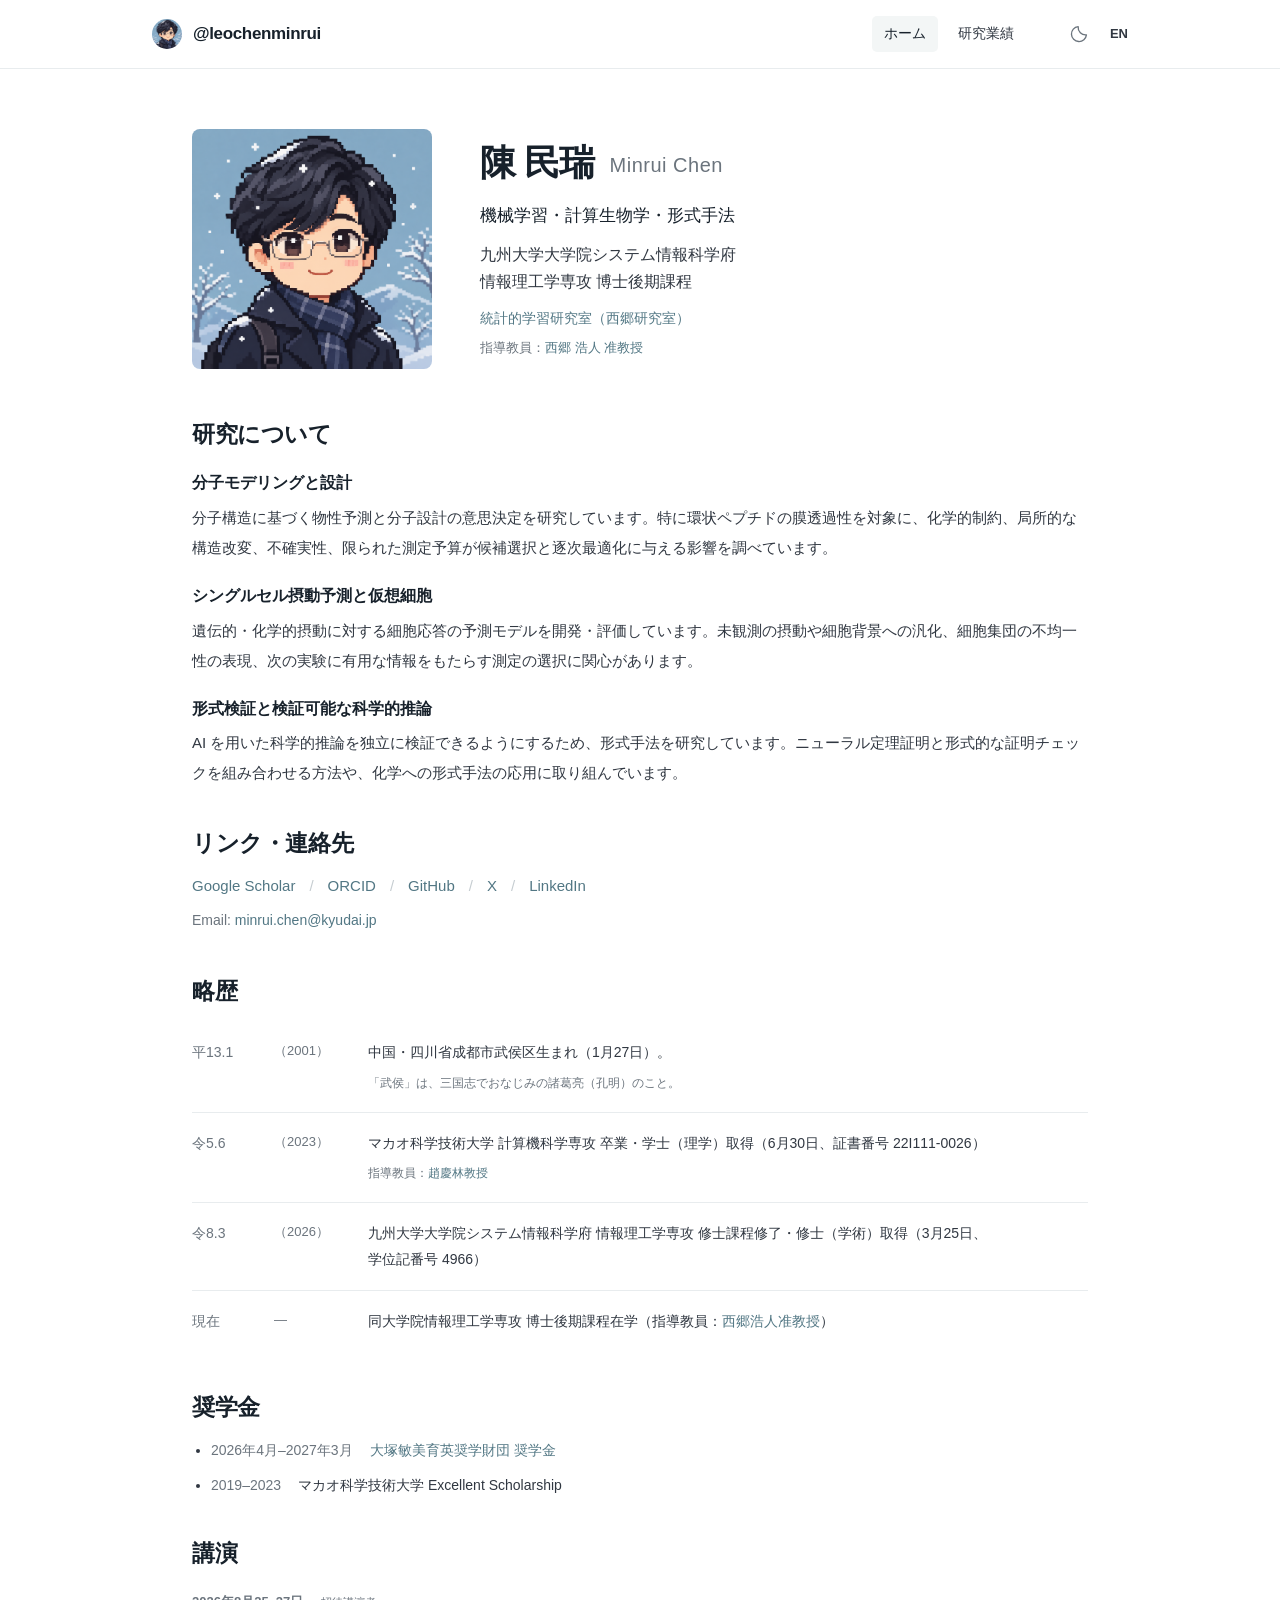
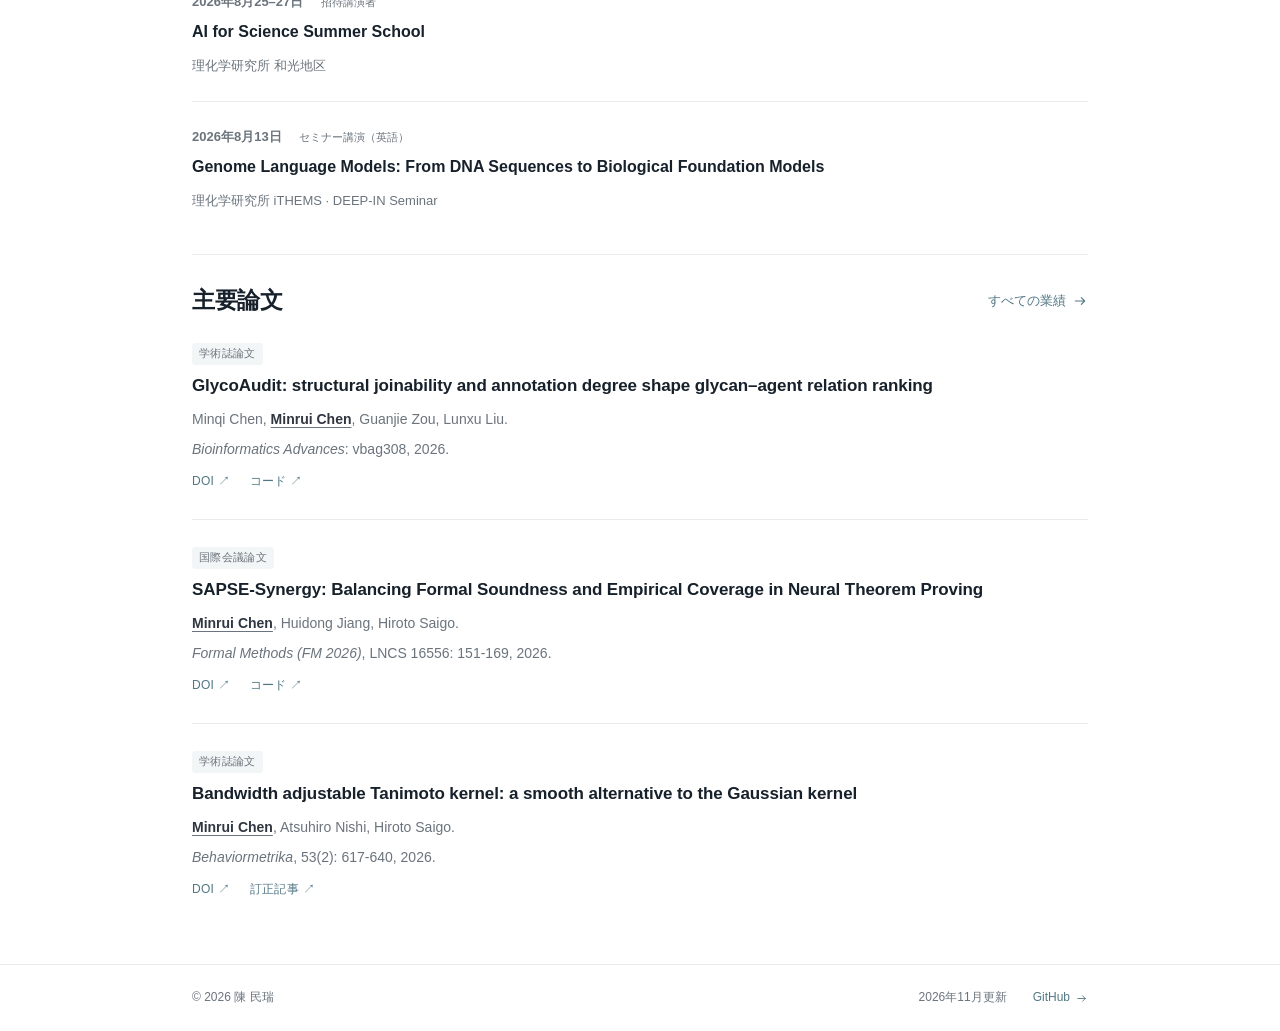
==== commit 5450f81d: "Add birth date and Chengdu birthplace to bilingual biography" ====
--- a/site/ja/index.html
+++ b/site/ja/index.html
@@ -3,7 +3,7 @@
 <main id="main" class="content home-page"><section class="profile" aria-labelledby="profile-name"><img class="portrait" src="../assets/avatar.png" width="240" height="240" alt="陳民瑞のピクセルアート・アバター" fetchpriority="high"><div class="profile-text"><h1 id="profile-name">陳 民瑞<span class="other-name" lang="en">Minrui Chen</span></h1><p class="role">機械学習・計算生物学・形式手法</p><p class="affiliation">九州大学大学院システム情報科学府<br>情報理工学専攻 博士後期課程</p><p class="lab"><a href="https://www.isee.kyushu-u.ac.jp/laboratory_ist.html#saigo">統計的学習研究室（西郷研究室）</a></p><p class="advisor">指導教員：<a href="https://scholar.google.com/citations?user=-KdwKiMAAAAJ">西郷 浩人 准教授</a></p></div></section>
     <section class="section research-copy"><h2>研究について</h2><div class="research-theme"><h3>分子モデリングと設計</h3><p>分子構造に基づく物性予測と分子設計の意思決定を研究しています。特に環状ペプチドの膜透過性を対象に、化学的制約、局所的な構造改変、不確実性、限られた測定予算が候補選択と逐次最適化に与える影響を調べています。</p></div><div class="research-theme"><h3>シングルセル摂動予測と仮想細胞</h3><p>遺伝的・化学的摂動に対する細胞応答の予測モデルを開発・評価しています。未観測の摂動や細胞背景への汎化、細胞集団の不均一性の表現、次の実験に有用な情報をもたらす測定の選択に関心があります。</p></div><div class="research-theme"><h3>形式検証と検証可能な科学的推論</h3><p>AI を用いた科学的推論を独立に検証できるようにするため、形式手法を研究しています。ニューラル定理証明と形式的な証明チェックを組み合わせる方法や、化学への形式手法の応用に取り組んでいます。</p></div></section>
     <section class="section links-section"><h2>リンク・連絡先</h2><div class="link-list"><a href="https://scholar.google.com/citations?user=_2mpWrUAAAAJ">Google Scholar</a><span aria-hidden="true">/</span><a href="https://orcid.org/0000-0002-5845-3200">ORCID</a><span aria-hidden="true">/</span><a href="https://github.com/leochenminrui">GitHub</a><span aria-hidden="true">/</span><a href="https://x.com/leo_minrui_chen">X</a><span aria-hidden="true">/</span><a href="https://www.linkedin.com/in/min-rui-chen-271707227/">LinkedIn</a></div><p class="email">Email: <a href="mailto:minrui.chen@kyudai.jp">minrui.chen@kyudai.jp</a></p></section>
-    <section class="section biography"><h2>略歴</h2><table class="biography-table era-table"><caption class="visually-hidden">学歴・略歴</caption><tbody><tr><th scope="row">令5.6</th><td class="western-year">（2023）</td><td>マカオ科学技術大学 計算機科学専攻 卒業・学士（理学）取得（6月30日、<span class="nowrap">証書番号 22I111-0026</span>）<span class="biography-detail">指導教員：<a href="https://scholar.google.com/citations?user=u7SB4nEAAAAJ">趙慶林教授</a></span></td></tr><tr><th scope="row">令8.3</th><td class="western-year">（2026）</td><td>九州大学大学院システム情報科学府 情報理工学専攻 修士課程修了・<span class="nowrap">修士（学術）</span>取得（3月25日、<span class="nowrap">学位記番号 4966</span>）</td></tr><tr><th scope="row">現在</th><td class="western-year">—</td><td>同大学院情報理工学専攻 博士後期課程在学（指導教員：<a href="https://scholar.google.com/citations?user=-KdwKiMAAAAJ">西郷浩人准教授</a>）</td></tr></tbody></table></section>
+    <section class="section biography"><h2>略歴</h2><table class="biography-table era-table"><caption class="visually-hidden">学歴・略歴</caption><tbody><tr><th scope="row">平13.1</th><td class="western-year">（2001）</td><td>中国・四川省成都市武侯区生まれ（1月27日）。<span class="biography-detail">「武侯」は、三国志でおなじみの諸葛亮（孔明）のこと。</span></td></tr><tr><th scope="row">令5.6</th><td class="western-year">（2023）</td><td>マカオ科学技術大学 計算機科学専攻 卒業・学士（理学）取得（6月30日、<span class="nowrap">証書番号 22I111-0026</span>）<span class="biography-detail">指導教員：<a href="https://scholar.google.com/citations?user=u7SB4nEAAAAJ">趙慶林教授</a></span></td></tr><tr><th scope="row">令8.3</th><td class="western-year">（2026）</td><td>九州大学大学院システム情報科学府 情報理工学専攻 修士課程修了・<span class="nowrap">修士（学術）</span>取得（3月25日、<span class="nowrap">学位記番号 4966</span>）</td></tr><tr><th scope="row">現在</th><td class="western-year">—</td><td>同大学院情報理工学専攻 博士後期課程在学（指導教員：<a href="https://scholar.google.com/citations?user=-KdwKiMAAAAJ">西郷浩人准教授</a>）</td></tr></tbody></table></section>
     <section class="section awards"><h2>奨学金</h2><ul class="scholarship-list"><li><span class="award-period">2026年4月–2027年3月</span><a href="https://www.otsukafoundation.org/">大塚敏美育英奨学財団 奨学金</a></li><li><span class="award-period">2019–2023</span>マカオ科学技術大学 Excellent Scholarship</li></ul></section>
     <section class="section talks-home"><h2>講演</h2><ol class="presentation-list"><li class="presentation"><p class="presentation-year">2026年8月25–27日 <span>招待講演者</span></p><h3><a href="https://ithems.riken.jp/ja/events/ai-for-science-summer-school">AI for Science Summer School</a></h3><p class="venue">理化学研究所 和光地区</p></li><li class="presentation"><p class="presentation-year">2026年8月13日 <span>セミナー講演（英語）</span></p><h3><a href="https://ithems.riken.jp/ja/events/genome-language-models-from-dna-sequences-to-biological-foundation-models">Genome Language Models: From DNA Sequences to Biological Foundation Models</a></h3><p class="venue">理化学研究所 iTHEMS · DEEP-IN Seminar</p></li></ol></section>
     <section class="section recent"><div class="section-heading"><h2>主要論文</h2><a class="text-link" href="publications/">すべての業績 <svg class="icon icon-arrow" viewBox="0 0 24 24" fill="none" stroke="currentColor" stroke-width="1.6" stroke-linecap="round" stroke-linejoin="round" aria-hidden="true"><path d="M5 12h14m-5-5 5 5-5 5"/></svg></a></div><ol class="publication-list"><li class="publication" id="glycoaudit" data-status="published"><div class="pub-heading"><span class="pub-kind">学術誌論文</span></div>
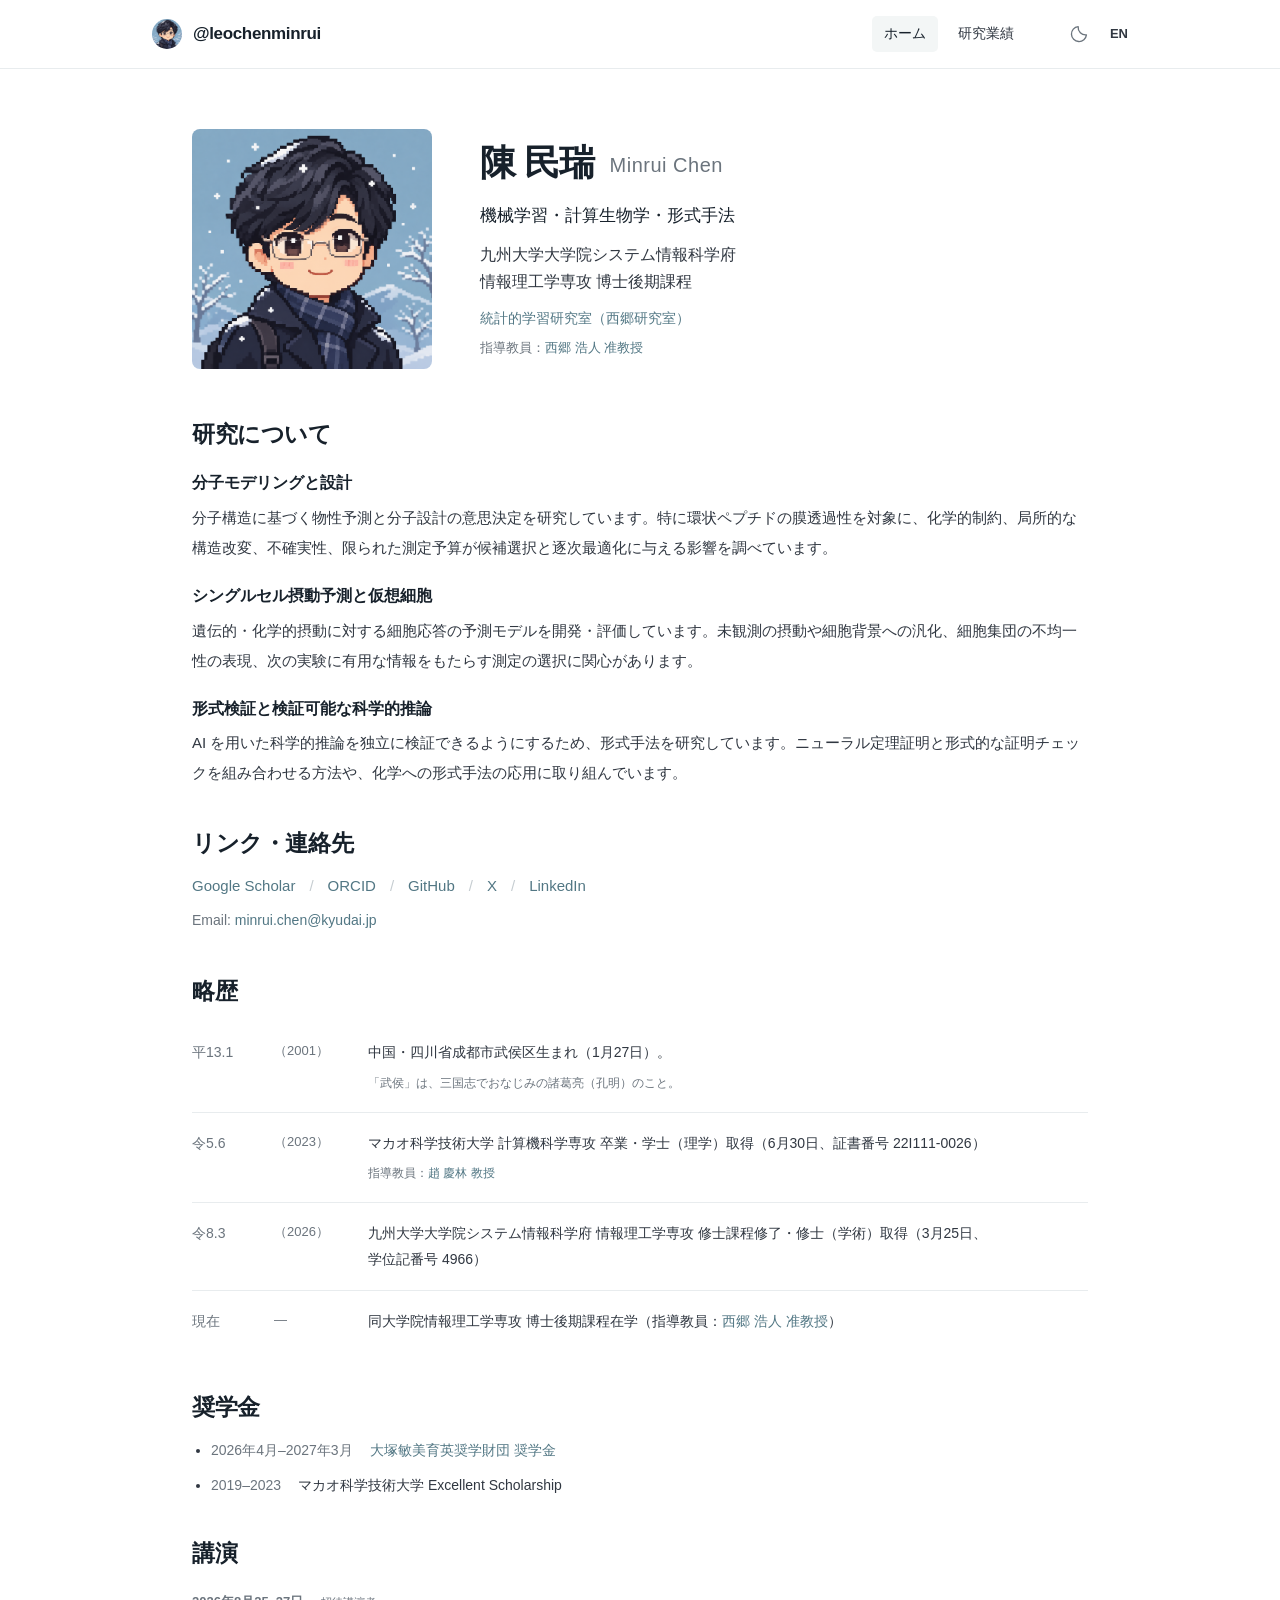
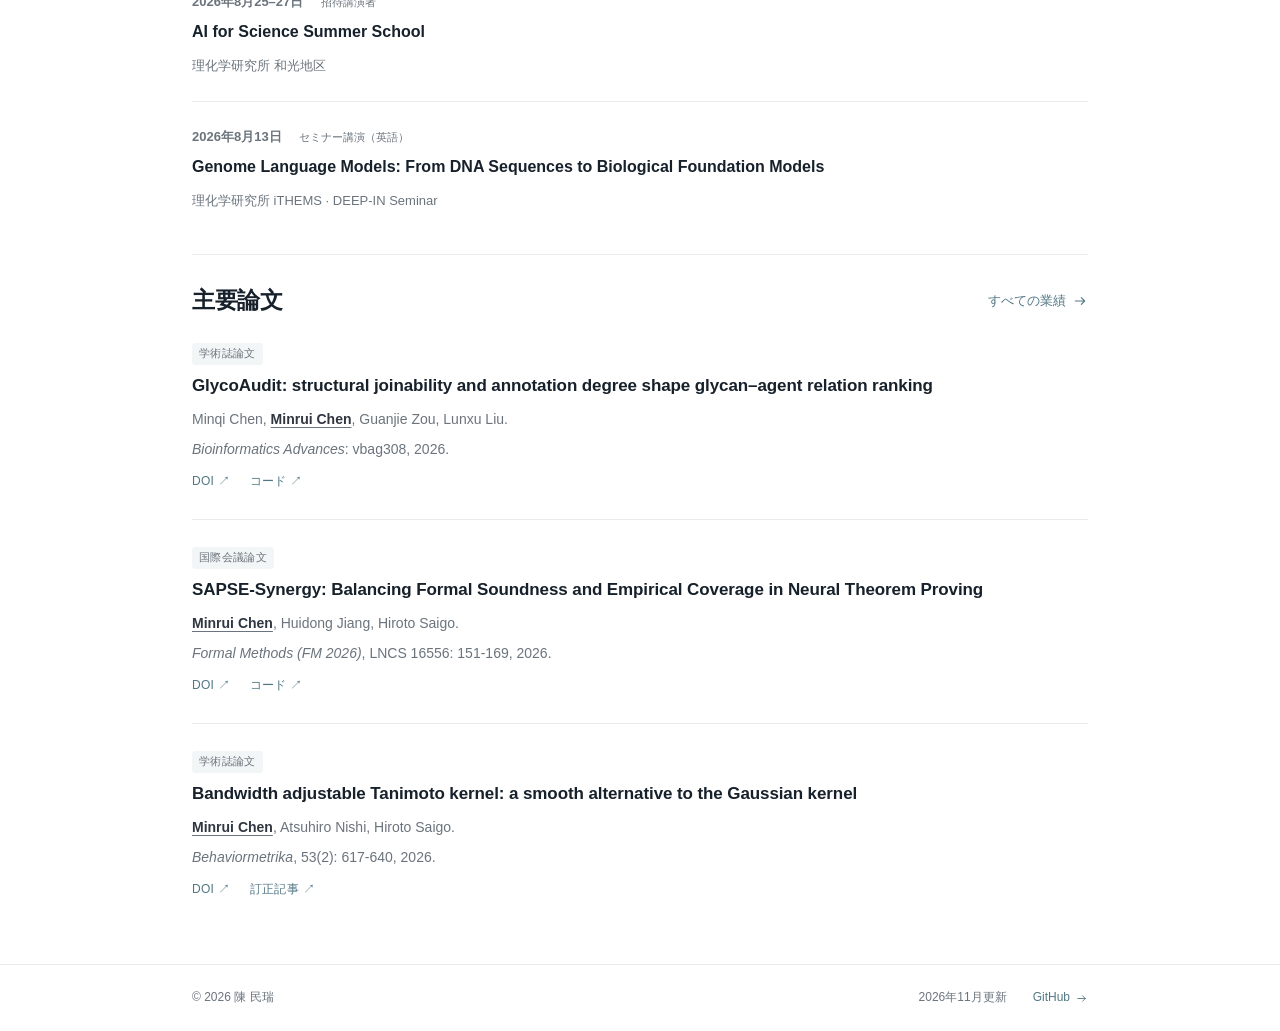
==== commit 3aeaf43a: "Unify spacing in Japanese advisor names" ====
--- a/site/ja/index.html
+++ b/site/ja/index.html
@@ -2,8 +2,8 @@
 <body><a class="skip-link" href="#main">本文へ移動</a><header class="site-header"><nav class="nav-shell" aria-label="メインナビゲーション"><a class="brand" href="./"><img src="../assets/avatar.png" alt="" width="30" height="30"><span>@leochenminrui</span></a><div class="nav-links" id="navigation"><a href="./" aria-current="page">ホーム</a><a href="./publications/" >研究業績</a></div><div class="nav-actions"><button class="theme-toggle icon-button" type="button" aria-label="ダークモードに切り替え" aria-pressed="false" hidden><svg class="icon icon-moon" viewBox="0 0 24 24" fill="none" stroke="currentColor" stroke-width="1.6" stroke-linecap="round" stroke-linejoin="round" aria-hidden="true"><path d="M20.9 13A9 9 0 0 1 11 3.1 9 9 0 1 0 20.9 13Z"/></svg><svg class="icon icon-sun" viewBox="0 0 24 24" fill="none" stroke="currentColor" stroke-width="1.6" stroke-linecap="round" stroke-linejoin="round" aria-hidden="true"><circle cx="12" cy="12" r="4"/><path d="M12 2v2m0 16v2M2 12h2m16 0h2M5 5l1.4 1.4m11.2 11.2L19 19M5 19l1.4-1.4M17.6 6.4 19 5"/></svg></button><a class="language-toggle" href="../en/" lang="en" hreflang="en" aria-label="Switch to English">EN</a><button class="menu-toggle icon-button" type="button" aria-controls="navigation" aria-expanded="false" aria-label="メニューを開く" hidden><svg class="icon icon-menu" viewBox="0 0 24 24" fill="none" stroke="currentColor" stroke-width="1.6" stroke-linecap="round" stroke-linejoin="round" aria-hidden="true"><path d="M4 6h16M4 12h16M4 18h16"/></svg></button></div></nav></header>
 <main id="main" class="content home-page"><section class="profile" aria-labelledby="profile-name"><img class="portrait" src="../assets/avatar.png" width="240" height="240" alt="陳民瑞のピクセルアート・アバター" fetchpriority="high"><div class="profile-text"><h1 id="profile-name">陳 民瑞<span class="other-name" lang="en">Minrui Chen</span></h1><p class="role">機械学習・計算生物学・形式手法</p><p class="affiliation">九州大学大学院システム情報科学府<br>情報理工学専攻 博士後期課程</p><p class="lab"><a href="https://www.isee.kyushu-u.ac.jp/laboratory_ist.html#saigo">統計的学習研究室（西郷研究室）</a></p><p class="advisor">指導教員：<a href="https://scholar.google.com/citations?user=-KdwKiMAAAAJ">西郷 浩人 准教授</a></p></div></section>
     <section class="section research-copy"><h2>研究について</h2><div class="research-theme"><h3>分子モデリングと設計</h3><p>分子構造に基づく物性予測と分子設計の意思決定を研究しています。特に環状ペプチドの膜透過性を対象に、化学的制約、局所的な構造改変、不確実性、限られた測定予算が候補選択と逐次最適化に与える影響を調べています。</p></div><div class="research-theme"><h3>シングルセル摂動予測と仮想細胞</h3><p>遺伝的・化学的摂動に対する細胞応答の予測モデルを開発・評価しています。未観測の摂動や細胞背景への汎化、細胞集団の不均一性の表現、次の実験に有用な情報をもたらす測定の選択に関心があります。</p></div><div class="research-theme"><h3>形式検証と検証可能な科学的推論</h3><p>AI を用いた科学的推論を独立に検証できるようにするため、形式手法を研究しています。ニューラル定理証明と形式的な証明チェックを組み合わせる方法や、化学への形式手法の応用に取り組んでいます。</p></div></section>
-    <section class="section links-section"><h2>リンク・連絡先</h2><div class="link-list"><a href="https://scholar.google.com/citations?user=_2mpWrUAAAAJ">Google Scholar</a><span aria-hidden="true">/</span><a href="https://orcid.org/0000-0002-5845-3200">ORCID</a><span aria-hidden="true">/</span><a href="https://github.com/leochenminrui">GitHub</a><span aria-hidden="true">/</span><a href="https://x.com/leo_minrui_chen">X</a><span aria-hidden="true">/</span><a href="https://www.linkedin.com/in/min-rui-chen-271707227/">LinkedIn</a></div><p class="email">Email: <a href="mailto:minrui.chen@kyudai.jp">minrui.chen@kyudai.jp</a></p></section>
-    <section class="section biography"><h2>略歴</h2><table class="biography-table era-table"><caption class="visually-hidden">学歴・略歴</caption><tbody><tr><th scope="row">平13.1</th><td class="western-year">（2001）</td><td>中国・四川省成都市武侯区生まれ（1月27日）。<span class="biography-detail">「武侯」は、三国志でおなじみの諸葛亮（孔明）のこと。</span></td></tr><tr><th scope="row">令5.6</th><td class="western-year">（2023）</td><td>マカオ科学技術大学 計算機科学専攻 卒業・学士（理学）取得（6月30日、<span class="nowrap">証書番号 22I111-0026</span>）<span class="biography-detail">指導教員：<a href="https://scholar.google.com/citations?user=u7SB4nEAAAAJ">趙慶林教授</a></span></td></tr><tr><th scope="row">令8.3</th><td class="western-year">（2026）</td><td>九州大学大学院システム情報科学府 情報理工学専攻 修士課程修了・<span class="nowrap">修士（学術）</span>取得（3月25日、<span class="nowrap">学位記番号 4966</span>）</td></tr><tr><th scope="row">現在</th><td class="western-year">—</td><td>同大学院情報理工学専攻 博士後期課程在学（指導教員：<a href="https://scholar.google.com/citations?user=-KdwKiMAAAAJ">西郷浩人准教授</a>）</td></tr></tbody></table></section>
+    <section class="section links-section"><h2>リンク・連絡先</h2><div class="link-list"><a href="https://scholar.google.com/citations?user=_2mpWrUAAAAJ">Google Scholar</a><span aria-hidden="true">/</span><a href="https://orcid.org/0000-0002-5845-3200">ORCID</a><span aria-hidden="true">/</span><a href="https://github.com/leochenminrui">GitHub</a><span aria-hidden="true">/</span><a href="https://x.com/leo_minrui_chen">X</a><span aria-hidden="true">/</span><a href="https://www.linkedin.com/in/leo-minruichen/">LinkedIn</a></div><p class="email">Email: <a href="mailto:minrui.chen@kyudai.jp">minrui.chen@kyudai.jp</a></p></section>
+    <section class="section biography"><h2>略歴</h2><table class="biography-table era-table"><caption class="visually-hidden">学歴・略歴</caption><tbody><tr><th scope="row">平13.1</th><td class="western-year">（2001）</td><td>中国・四川省成都市武侯区生まれ（1月27日）。<span class="biography-detail">「武侯」は、三国志でおなじみの諸葛亮（孔明）のこと。</span></td></tr><tr><th scope="row">令5.6</th><td class="western-year">（2023）</td><td>マカオ科学技術大学 計算機科学専攻 卒業・学士（理学）取得（6月30日、<span class="nowrap">証書番号 22I111-0026</span>）<span class="biography-detail">指導教員：<a href="https://scholar.google.com/citations?user=u7SB4nEAAAAJ">趙 慶林 教授</a></span></td></tr><tr><th scope="row">令8.3</th><td class="western-year">（2026）</td><td>九州大学大学院システム情報科学府 情報理工学専攻 修士課程修了・<span class="nowrap">修士（学術）</span>取得（3月25日、<span class="nowrap">学位記番号 4966</span>）</td></tr><tr><th scope="row">現在</th><td class="western-year">—</td><td>同大学院情報理工学専攻 博士後期課程在学（指導教員：<a href="https://scholar.google.com/citations?user=-KdwKiMAAAAJ">西郷 浩人 准教授</a>）</td></tr></tbody></table></section>
     <section class="section awards"><h2>奨学金</h2><ul class="scholarship-list"><li><span class="award-period">2026年4月–2027年3月</span><a href="https://www.otsukafoundation.org/">大塚敏美育英奨学財団 奨学金</a></li><li><span class="award-period">2019–2023</span>マカオ科学技術大学 Excellent Scholarship</li></ul></section>
     <section class="section talks-home"><h2>講演</h2><ol class="presentation-list"><li class="presentation"><p class="presentation-year">2026年8月25–27日 <span>招待講演者</span></p><h3><a href="https://ithems.riken.jp/ja/events/ai-for-science-summer-school">AI for Science Summer School</a></h3><p class="venue">理化学研究所 和光地区</p></li><li class="presentation"><p class="presentation-year">2026年8月13日 <span>セミナー講演（英語）</span></p><h3><a href="https://ithems.riken.jp/ja/events/genome-language-models-from-dna-sequences-to-biological-foundation-models">Genome Language Models: From DNA Sequences to Biological Foundation Models</a></h3><p class="venue">理化学研究所 iTHEMS · DEEP-IN Seminar</p></li></ol></section>
     <section class="section recent"><div class="section-heading"><h2>主要論文</h2><a class="text-link" href="publications/">すべての業績 <svg class="icon icon-arrow" viewBox="0 0 24 24" fill="none" stroke="currentColor" stroke-width="1.6" stroke-linecap="round" stroke-linejoin="round" aria-hidden="true"><path d="M5 12h14m-5-5 5 5-5 5"/></svg></a></div><ol class="publication-list"><li class="publication" id="glycoaudit" data-status="published"><div class="pub-heading"><span class="pub-kind">学術誌論文</span></div>
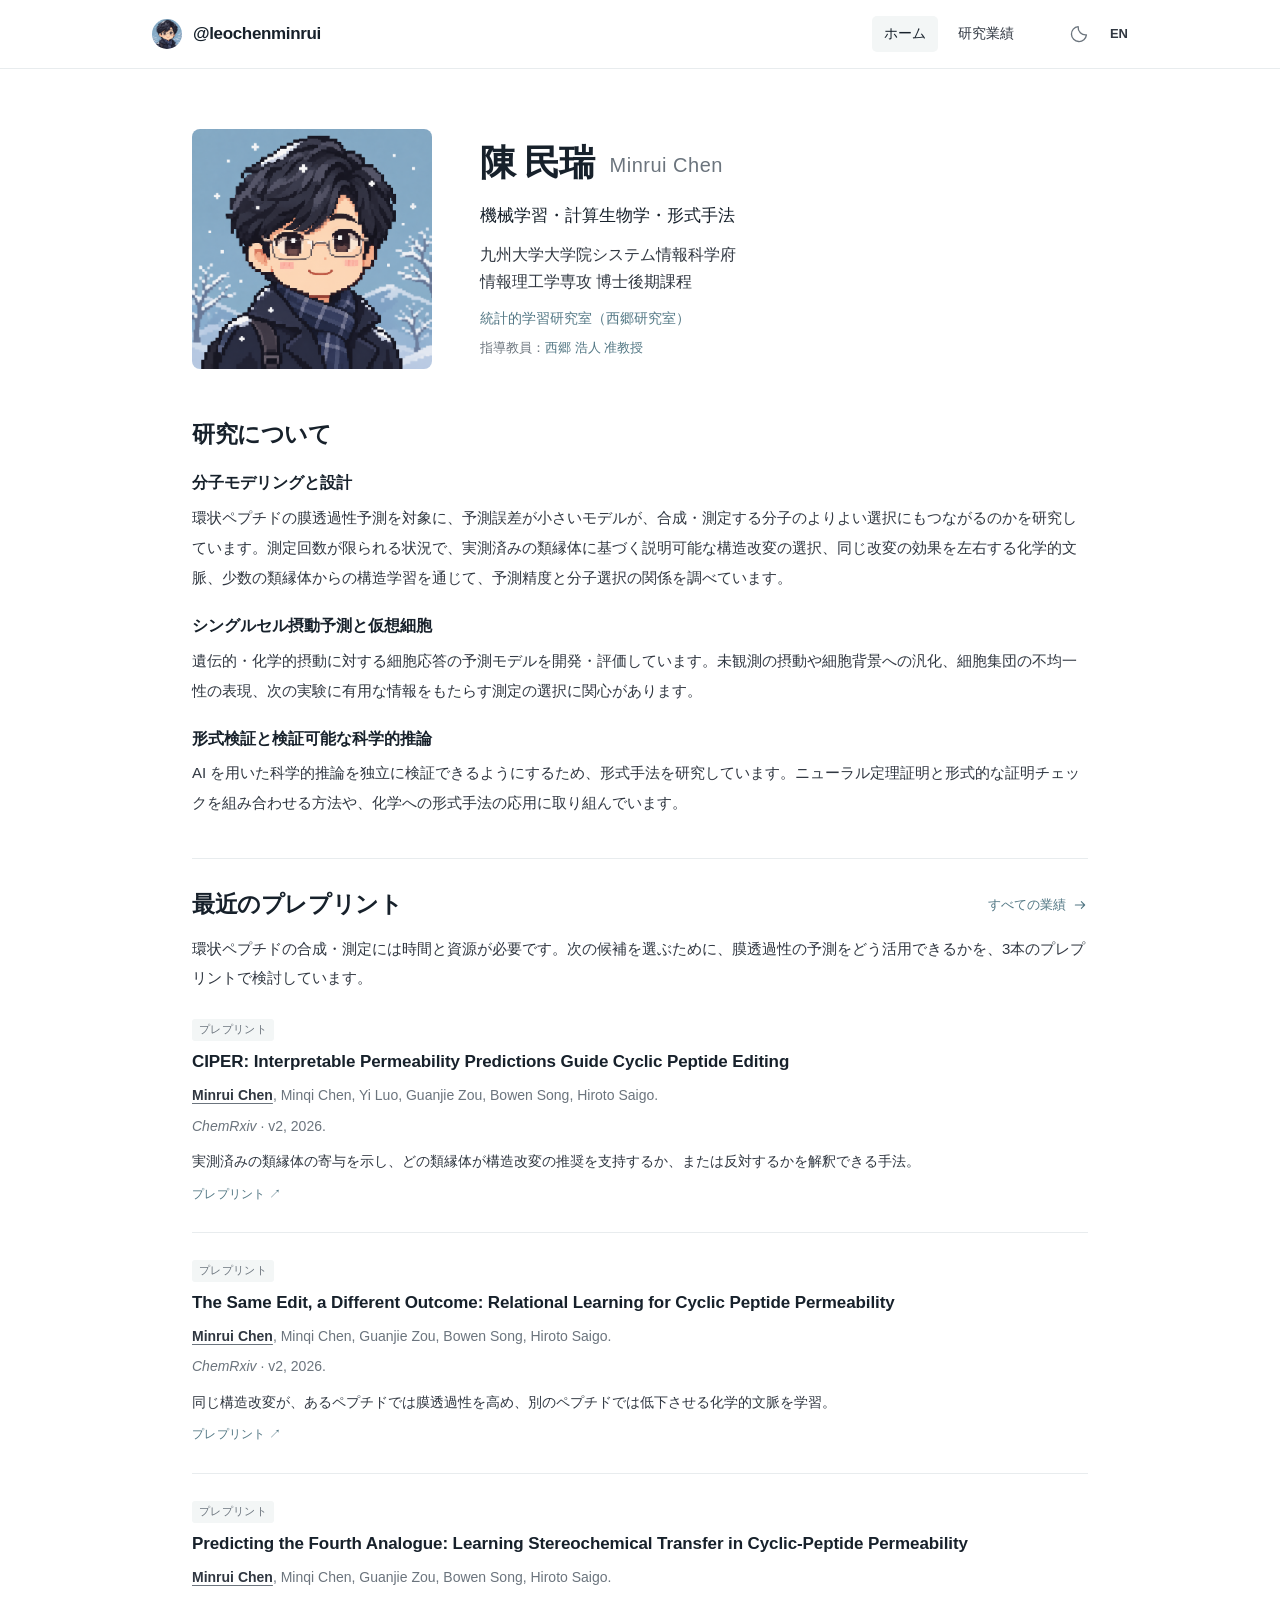
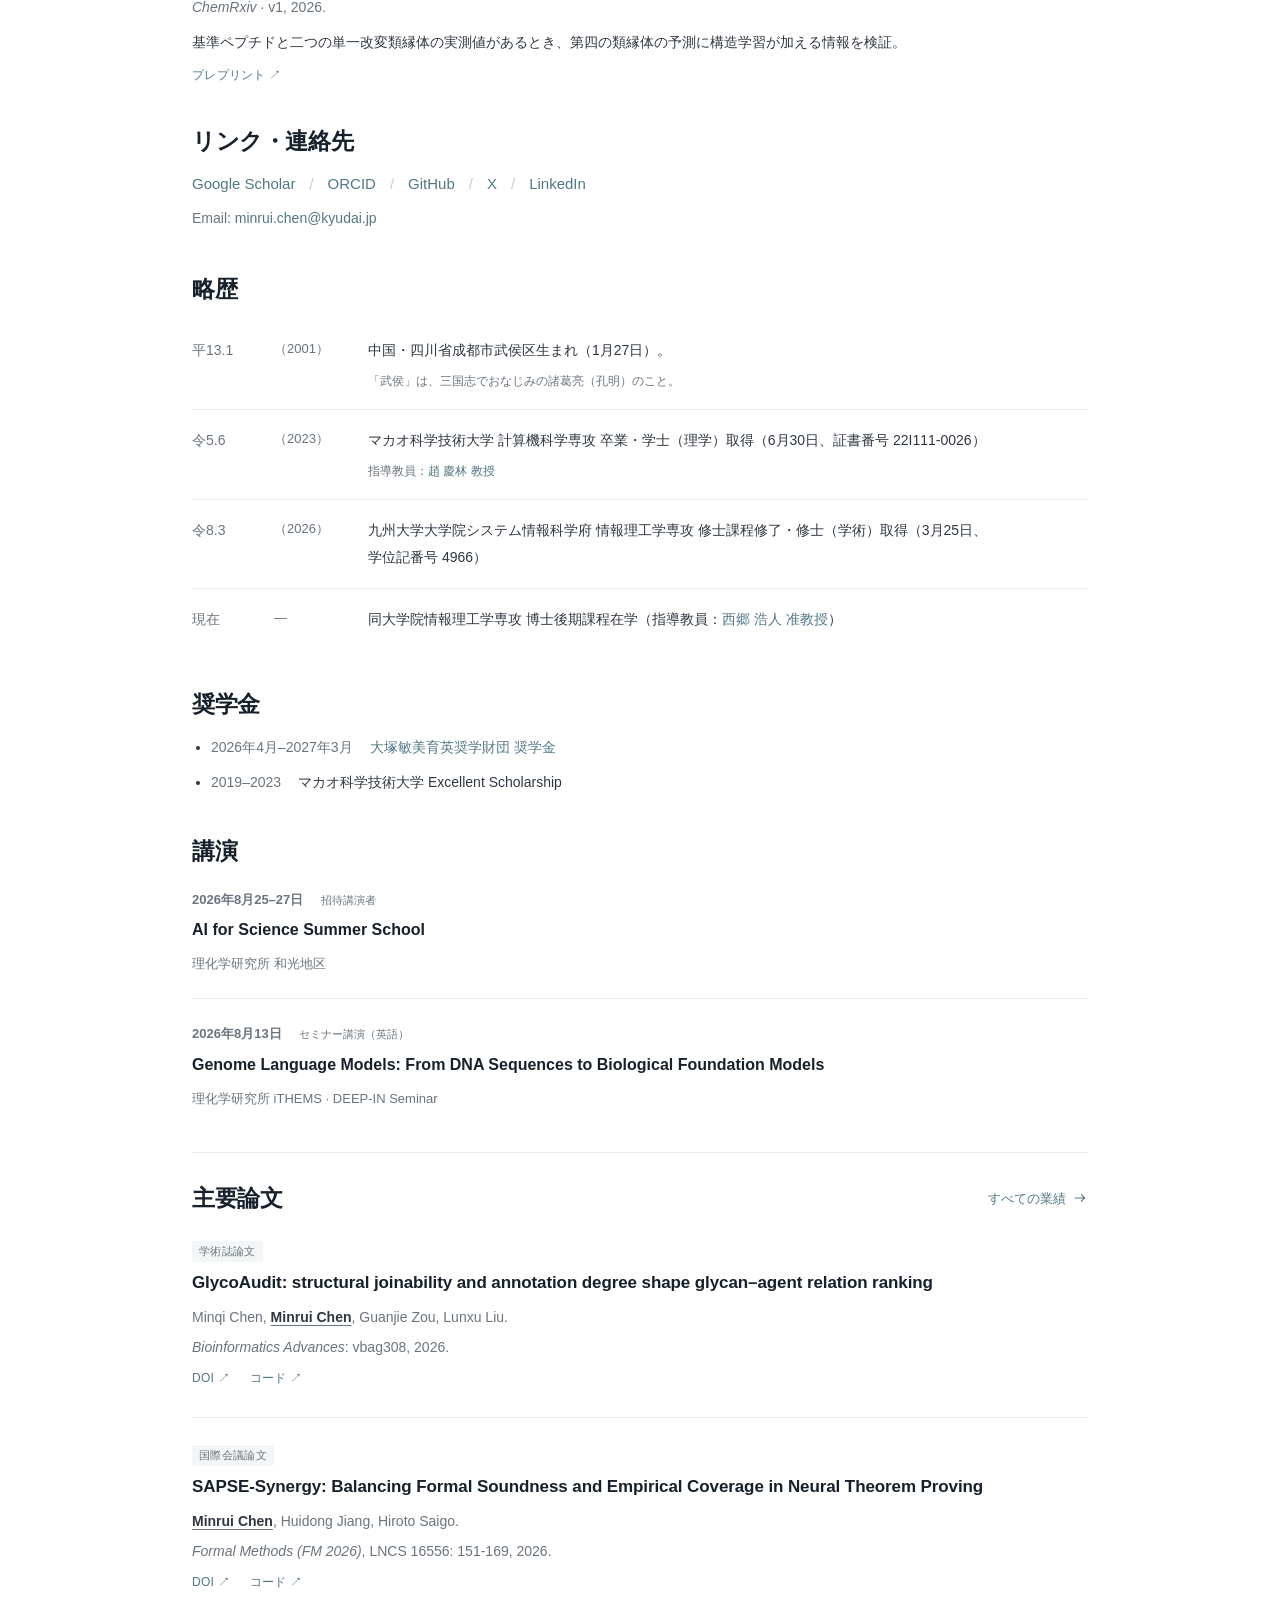
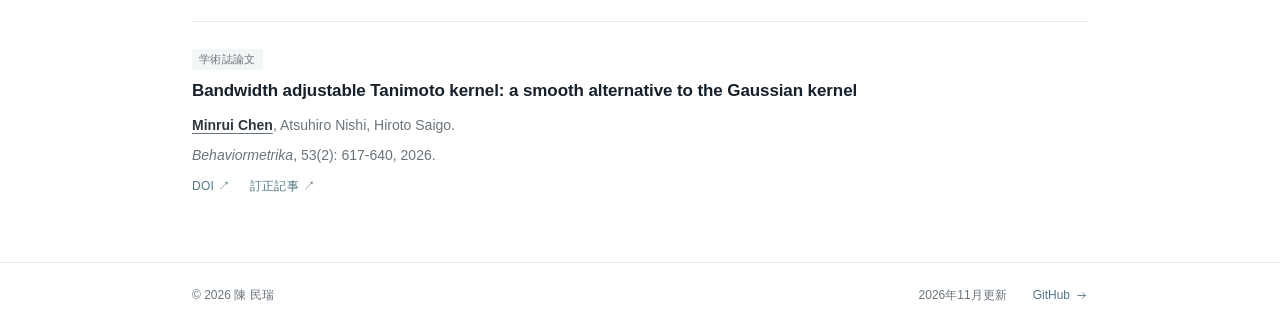
==== commit d5bc077c: "Feature cyclic-peptide preprints in Japanese and English" ====
--- a/site/ja/index.html
+++ b/site/ja/index.html
@@ -1,7 +1,14 @@
 <!doctype html><html lang="ja"><head><meta charset="UTF-8"><meta name="viewport" content="width=device-width, initial-scale=1"><meta name="color-scheme" content="light dark"><title>ホーム | 陳 民瑞</title><meta name="description" content="陳民瑞。九州大学大学院システム情報科学府・博士後期課程。機械学習、計算生物学、形式手法を研究しています。"><link rel="canonical" href="https://leochenminrui.github.io/ja/"><link rel="alternate" hreflang="ja" href="https://leochenminrui.github.io/ja/"><link rel="alternate" hreflang="en" href="https://leochenminrui.github.io/en/"><link rel="alternate" hreflang="x-default" href="https://leochenminrui.github.io/ja/"><meta property="og:type" content="website"><meta property="og:title" content="ホーム | 陳 民瑞"><meta property="og:description" content="陳民瑞。九州大学大学院システム情報科学府・博士後期課程。機械学習、計算生物学、形式手法を研究しています。"><meta property="og:url" content="https://leochenminrui.github.io/ja/"><meta property="og:image" content="https://leochenminrui.github.io/assets/avatar.png"><meta name="twitter:card" content="summary"><link rel="icon" href="../assets/avatar.png" type="image/png"><script src="../assets/theme.js"></script><link rel="stylesheet" href="../assets/style.css"><script defer src="../assets/main.js"></script><script type="application/ld+json">{"@context": "https://schema.org", "@type": "Person", "name": "Minrui Chen", "alternateName": "陳 民瑞", "url": "https://leochenminrui.github.io", "image": "https://leochenminrui.github.io/assets/avatar.png", "affiliation": {"@type": "Organization", "name": "Kyushu University"}, "sameAs": ["https://scholar.google.com/citations?user=_2mpWrUAAAAJ", "https://github.com/leochenminrui", "https://orcid.org/0000-0002-5845-3200"]}</script></head>
 <body><a class="skip-link" href="#main">本文へ移動</a><header class="site-header"><nav class="nav-shell" aria-label="メインナビゲーション"><a class="brand" href="./"><img src="../assets/avatar.png" alt="" width="30" height="30"><span>@leochenminrui</span></a><div class="nav-links" id="navigation"><a href="./" aria-current="page">ホーム</a><a href="./publications/" >研究業績</a></div><div class="nav-actions"><button class="theme-toggle icon-button" type="button" aria-label="ダークモードに切り替え" aria-pressed="false" hidden><svg class="icon icon-moon" viewBox="0 0 24 24" fill="none" stroke="currentColor" stroke-width="1.6" stroke-linecap="round" stroke-linejoin="round" aria-hidden="true"><path d="M20.9 13A9 9 0 0 1 11 3.1 9 9 0 1 0 20.9 13Z"/></svg><svg class="icon icon-sun" viewBox="0 0 24 24" fill="none" stroke="currentColor" stroke-width="1.6" stroke-linecap="round" stroke-linejoin="round" aria-hidden="true"><circle cx="12" cy="12" r="4"/><path d="M12 2v2m0 16v2M2 12h2m16 0h2M5 5l1.4 1.4m11.2 11.2L19 19M5 19l1.4-1.4M17.6 6.4 19 5"/></svg></button><a class="language-toggle" href="../en/" lang="en" hreflang="en" aria-label="Switch to English">EN</a><button class="menu-toggle icon-button" type="button" aria-controls="navigation" aria-expanded="false" aria-label="メニューを開く" hidden><svg class="icon icon-menu" viewBox="0 0 24 24" fill="none" stroke="currentColor" stroke-width="1.6" stroke-linecap="round" stroke-linejoin="round" aria-hidden="true"><path d="M4 6h16M4 12h16M4 18h16"/></svg></button></div></nav></header>
 <main id="main" class="content home-page"><section class="profile" aria-labelledby="profile-name"><img class="portrait" src="../assets/avatar.png" width="240" height="240" alt="陳民瑞のピクセルアート・アバター" fetchpriority="high"><div class="profile-text"><h1 id="profile-name">陳 民瑞<span class="other-name" lang="en">Minrui Chen</span></h1><p class="role">機械学習・計算生物学・形式手法</p><p class="affiliation">九州大学大学院システム情報科学府<br>情報理工学専攻 博士後期課程</p><p class="lab"><a href="https://www.isee.kyushu-u.ac.jp/laboratory_ist.html#saigo">統計的学習研究室（西郷研究室）</a></p><p class="advisor">指導教員：<a href="https://scholar.google.com/citations?user=-KdwKiMAAAAJ">西郷 浩人 准教授</a></p></div></section>
-    <section class="section research-copy"><h2>研究について</h2><div class="research-theme"><h3>分子モデリングと設計</h3><p>分子構造に基づく物性予測と分子設計の意思決定を研究しています。特に環状ペプチドの膜透過性を対象に、化学的制約、局所的な構造改変、不確実性、限られた測定予算が候補選択と逐次最適化に与える影響を調べています。</p></div><div class="research-theme"><h3>シングルセル摂動予測と仮想細胞</h3><p>遺伝的・化学的摂動に対する細胞応答の予測モデルを開発・評価しています。未観測の摂動や細胞背景への汎化、細胞集団の不均一性の表現、次の実験に有用な情報をもたらす測定の選択に関心があります。</p></div><div class="research-theme"><h3>形式検証と検証可能な科学的推論</h3><p>AI を用いた科学的推論を独立に検証できるようにするため、形式手法を研究しています。ニューラル定理証明と形式的な証明チェックを組み合わせる方法や、化学への形式手法の応用に取り組んでいます。</p></div></section>
+    <section class="section research-copy"><h2>研究について</h2><div class="research-theme"><h3>分子モデリングと設計</h3><p>環状ペプチドの膜透過性予測を対象に、予測誤差が小さいモデルが、合成・測定する分子のよりよい選択にもつながるのかを研究しています。測定回数が限られる状況で、実測済みの類縁体に基づく説明可能な構造改変の選択、同じ改変の効果を左右する化学的文脈、少数の類縁体からの構造学習を通じて、予測精度と分子選択の関係を調べています。</p></div><div class="research-theme"><h3>シングルセル摂動予測と仮想細胞</h3><p>遺伝的・化学的摂動に対する細胞応答の予測モデルを開発・評価しています。未観測の摂動や細胞背景への汎化、細胞集団の不均一性の表現、次の実験に有用な情報をもたらす測定の選択に関心があります。</p></div><div class="research-theme"><h3>形式検証と検証可能な科学的推論</h3><p>AI を用いた科学的推論を独立に検証できるようにするため、形式手法を研究しています。ニューラル定理証明と形式的な証明チェックを組み合わせる方法や、化学への形式手法の応用に取り組んでいます。</p></div></section>
+    <section class="section latest-preprints" aria-labelledby="latest-preprints"><div class="section-heading"><h2 id="latest-preprints">最近のプレプリント</h2><a class="text-link" href="publications/">すべての業績 <svg class="icon icon-arrow" viewBox="0 0 24 24" fill="none" stroke="currentColor" stroke-width="1.6" stroke-linecap="round" stroke-linejoin="round" aria-hidden="true"><path d="M5 12h14m-5-5 5 5-5 5"/></svg></a></div><p class="preprint-intro">環状ペプチドの合成・測定には時間と資源が必要です。次の候補を選ぶために、膜透過性の予測をどう活用できるかを、3本のプレプリントで検討しています。</p><ol class="publication-list"><li class="publication" id="ciper" data-status="preprint"><div class="pub-heading"><span class="pub-kind">プレプリント</span></div>
+    <h3><a href="https://chemrxiv.org/doi/full/10.26434/chemrxiv.15012034/v2">CIPER: Interpretable Permeability Predictions Guide Cyclic Peptide Editing</a></h3><p class="authors"><strong class="self-author">Minrui Chen</strong>, Minqi Chen, Yi Luo, Guanjie Zou, Bowen Song, Hiroto Saigo.</p>
+    <p class="venue"><em>ChemRxiv</em> · v2, 2026.</p><p class="paper-summary">実測済みの類縁体の寄与を示し、どの類縁体が構造改変の推奨を支持するか、または反対するかを解釈できる手法。</p><div class="paper-links"><a class="paper-link" href="https://chemrxiv.org/doi/full/10.26434/chemrxiv.15012034/v2">プレプリント ↗</a></div></li><li class="publication" id="same-edit" data-status="preprint"><div class="pub-heading"><span class="pub-kind">プレプリント</span></div>
+    <h3><a href="https://chemrxiv.org/doi/full/10.26434/chemrxiv.15012031/v2">The Same Edit, a Different Outcome: Relational Learning for Cyclic Peptide Permeability</a></h3><p class="authors"><strong class="self-author">Minrui Chen</strong>, Minqi Chen, Guanjie Zou, Bowen Song, Hiroto Saigo.</p>
+    <p class="venue"><em>ChemRxiv</em> · v2, 2026.</p><p class="paper-summary">同じ構造改変が、あるペプチドでは膜透過性を高め、別のペプチドでは低下させる化学的文脈を学習。</p><div class="paper-links"><a class="paper-link" href="https://chemrxiv.org/doi/full/10.26434/chemrxiv.15012031/v2">プレプリント ↗</a></div></li><li class="publication" id="fourth-analogue" data-status="preprint"><div class="pub-heading"><span class="pub-kind">プレプリント</span></div>
+    <h3><a href="https://chemrxiv.org/doi/full/10.26434/chemrxiv.15012172/v1">Predicting the Fourth Analogue: Learning Stereochemical Transfer in Cyclic-Peptide Permeability</a></h3><p class="authors"><strong class="self-author">Minrui Chen</strong>, Minqi Chen, Guanjie Zou, Bowen Song, Hiroto Saigo.</p>
+    <p class="venue"><em>ChemRxiv</em> · v1, 2026.</p><p class="paper-summary">基準ペプチドと二つの単一改変類縁体の実測値があるとき、第四の類縁体の予測に構造学習が加える情報を検証。</p><div class="paper-links"><a class="paper-link" href="https://chemrxiv.org/doi/full/10.26434/chemrxiv.15012172/v1">プレプリント ↗</a></div></li></ol></section>
     <section class="section links-section"><h2>リンク・連絡先</h2><div class="link-list"><a href="https://scholar.google.com/citations?user=_2mpWrUAAAAJ">Google Scholar</a><span aria-hidden="true">/</span><a href="https://orcid.org/0000-0002-5845-3200">ORCID</a><span aria-hidden="true">/</span><a href="https://github.com/leochenminrui">GitHub</a><span aria-hidden="true">/</span><a href="https://x.com/leo_minrui_chen">X</a><span aria-hidden="true">/</span><a href="https://www.linkedin.com/in/leo-minruichen/">LinkedIn</a></div><p class="email">Email: <a href="mailto:minrui.chen@kyudai.jp">minrui.chen@kyudai.jp</a></p></section>
     <section class="section biography"><h2>略歴</h2><table class="biography-table era-table"><caption class="visually-hidden">学歴・略歴</caption><tbody><tr><th scope="row">平13.1</th><td class="western-year">（2001）</td><td>中国・四川省成都市武侯区生まれ（1月27日）。<span class="biography-detail">「武侯」は、三国志でおなじみの諸葛亮（孔明）のこと。</span></td></tr><tr><th scope="row">令5.6</th><td class="western-year">（2023）</td><td>マカオ科学技術大学 計算機科学専攻 卒業・学士（理学）取得（6月30日、<span class="nowrap">証書番号 22I111-0026</span>）<span class="biography-detail">指導教員：<a href="https://scholar.google.com/citations?user=u7SB4nEAAAAJ">趙 慶林 教授</a></span></td></tr><tr><th scope="row">令8.3</th><td class="western-year">（2026）</td><td>九州大学大学院システム情報科学府 情報理工学専攻 修士課程修了・<span class="nowrap">修士（学術）</span>取得（3月25日、<span class="nowrap">学位記番号 4966</span>）</td></tr><tr><th scope="row">現在</th><td class="western-year">—</td><td>同大学院情報理工学専攻 博士後期課程在学（指導教員：<a href="https://scholar.google.com/citations?user=-KdwKiMAAAAJ">西郷 浩人 准教授</a>）</td></tr></tbody></table></section>
     <section class="section awards"><h2>奨学金</h2><ul class="scholarship-list"><li><span class="award-period">2026年4月–2027年3月</span><a href="https://www.otsukafoundation.org/">大塚敏美育英奨学財団 奨学金</a></li><li><span class="award-period">2019–2023</span>マカオ科学技術大学 Excellent Scholarship</li></ul></section>
--- a/site/assets/style.css
+++ b/site/assets/style.css
@@ -66,3 +66,8 @@
 .scholarship-list{margin:0;padding-left:19px;font-size:14px;line-height:1.8}
 .scholarship-list li+li{margin-top:10px}
 .award-period{color:var(--muted);margin-right:17px;white-space:nowrap}
+
+.latest-preprints{border-top:1px solid var(--line);padding-top:30px}
+.preprint-intro{font-size:15px;line-height:1.9;margin-top:15px}
+.publication .paper-summary{font-size:14px;line-height:1.85;margin-top:11px;color:var(--text)}
+@media(max-width:560px){.latest-preprints{padding-top:25px}.preprint-intro,.publication .paper-summary{font-size:14px}}
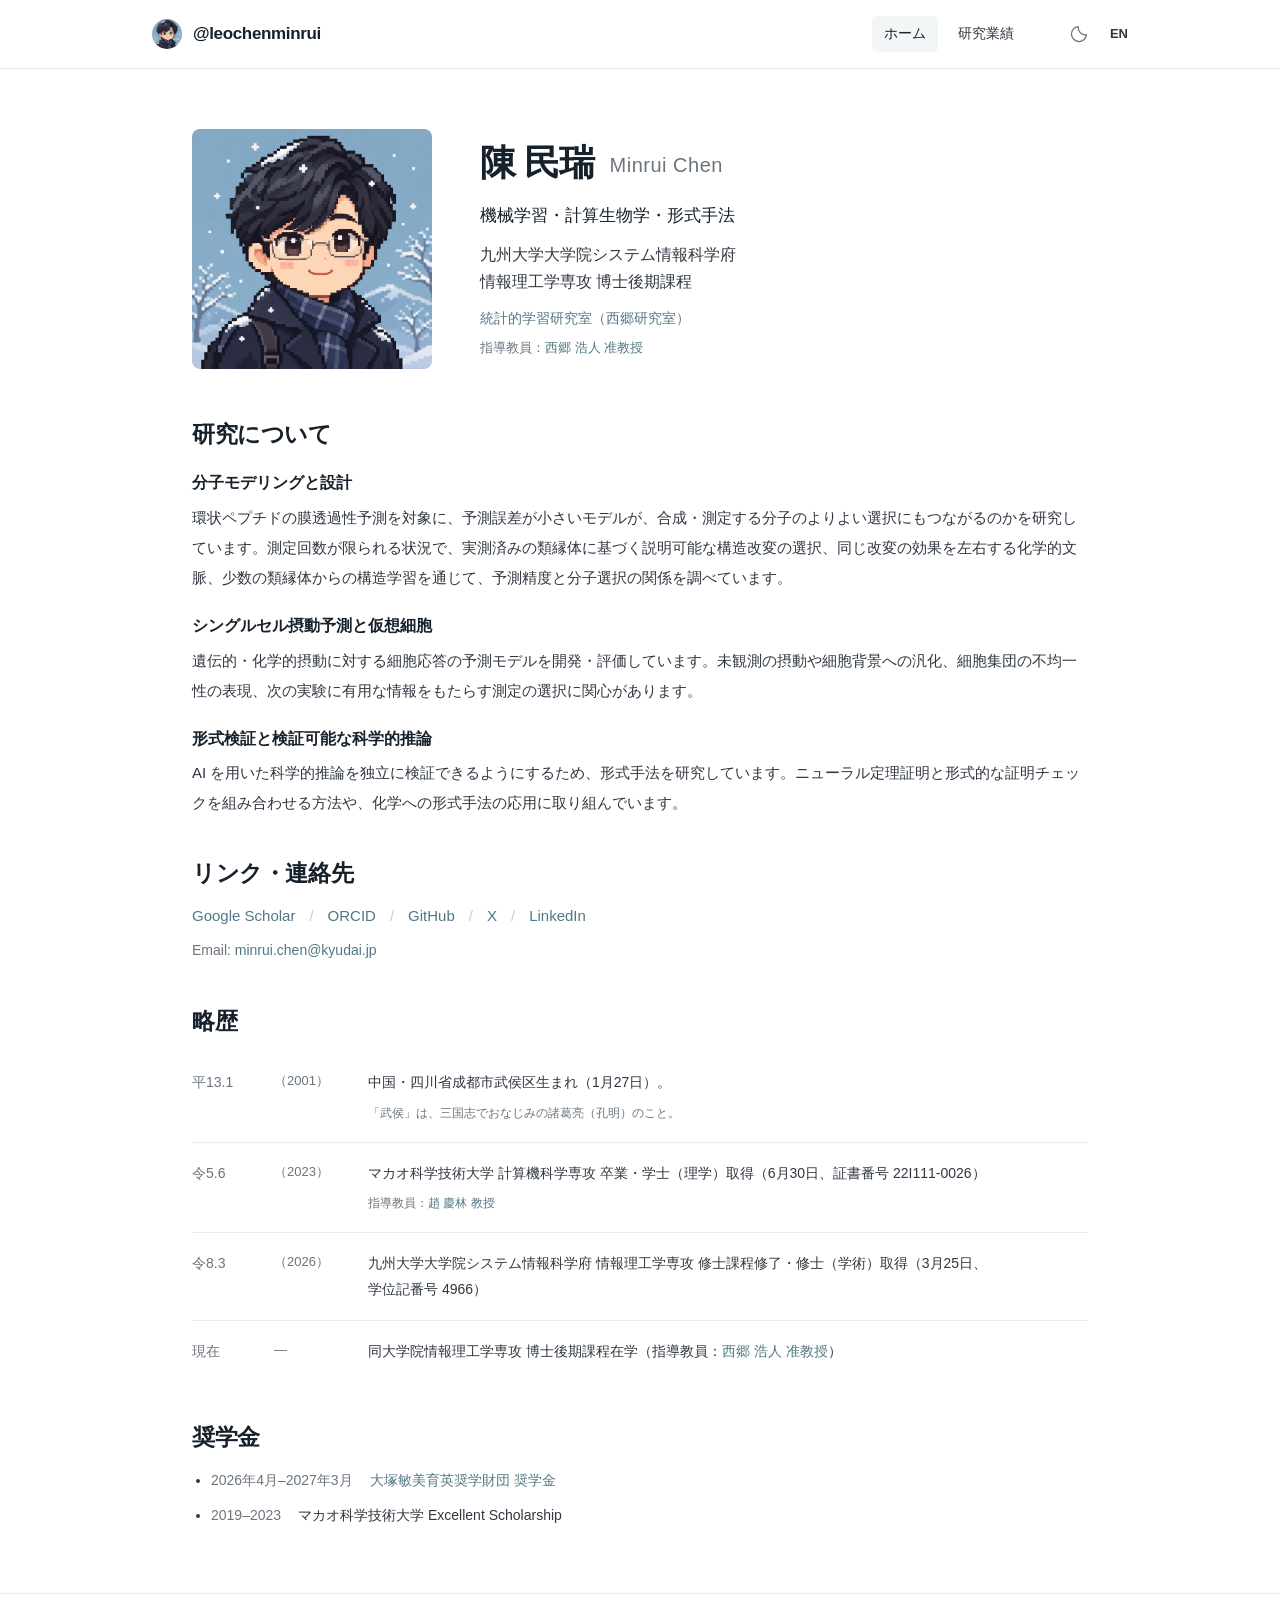
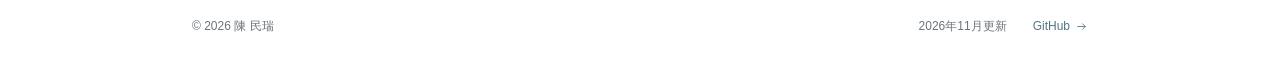
==== commit 358f62d0: "Simplify homepages to profile and research overview" ====
--- a/site/ja/index.html
+++ b/site/ja/index.html
@@ -2,21 +2,6 @@
 <body><a class="skip-link" href="#main">本文へ移動</a><header class="site-header"><nav class="nav-shell" aria-label="メインナビゲーション"><a class="brand" href="./"><img src="../assets/avatar.png" alt="" width="30" height="30"><span>@leochenminrui</span></a><div class="nav-links" id="navigation"><a href="./" aria-current="page">ホーム</a><a href="./publications/" >研究業績</a></div><div class="nav-actions"><button class="theme-toggle icon-button" type="button" aria-label="ダークモードに切り替え" aria-pressed="false" hidden><svg class="icon icon-moon" viewBox="0 0 24 24" fill="none" stroke="currentColor" stroke-width="1.6" stroke-linecap="round" stroke-linejoin="round" aria-hidden="true"><path d="M20.9 13A9 9 0 0 1 11 3.1 9 9 0 1 0 20.9 13Z"/></svg><svg class="icon icon-sun" viewBox="0 0 24 24" fill="none" stroke="currentColor" stroke-width="1.6" stroke-linecap="round" stroke-linejoin="round" aria-hidden="true"><circle cx="12" cy="12" r="4"/><path d="M12 2v2m0 16v2M2 12h2m16 0h2M5 5l1.4 1.4m11.2 11.2L19 19M5 19l1.4-1.4M17.6 6.4 19 5"/></svg></button><a class="language-toggle" href="../en/" lang="en" hreflang="en" aria-label="Switch to English">EN</a><button class="menu-toggle icon-button" type="button" aria-controls="navigation" aria-expanded="false" aria-label="メニューを開く" hidden><svg class="icon icon-menu" viewBox="0 0 24 24" fill="none" stroke="currentColor" stroke-width="1.6" stroke-linecap="round" stroke-linejoin="round" aria-hidden="true"><path d="M4 6h16M4 12h16M4 18h16"/></svg></button></div></nav></header>
 <main id="main" class="content home-page"><section class="profile" aria-labelledby="profile-name"><img class="portrait" src="../assets/avatar.png" width="240" height="240" alt="陳民瑞のピクセルアート・アバター" fetchpriority="high"><div class="profile-text"><h1 id="profile-name">陳 民瑞<span class="other-name" lang="en">Minrui Chen</span></h1><p class="role">機械学習・計算生物学・形式手法</p><p class="affiliation">九州大学大学院システム情報科学府<br>情報理工学専攻 博士後期課程</p><p class="lab"><a href="https://www.isee.kyushu-u.ac.jp/laboratory_ist.html#saigo">統計的学習研究室（西郷研究室）</a></p><p class="advisor">指導教員：<a href="https://scholar.google.com/citations?user=-KdwKiMAAAAJ">西郷 浩人 准教授</a></p></div></section>
     <section class="section research-copy"><h2>研究について</h2><div class="research-theme"><h3>分子モデリングと設計</h3><p>環状ペプチドの膜透過性予測を対象に、予測誤差が小さいモデルが、合成・測定する分子のよりよい選択にもつながるのかを研究しています。測定回数が限られる状況で、実測済みの類縁体に基づく説明可能な構造改変の選択、同じ改変の効果を左右する化学的文脈、少数の類縁体からの構造学習を通じて、予測精度と分子選択の関係を調べています。</p></div><div class="research-theme"><h3>シングルセル摂動予測と仮想細胞</h3><p>遺伝的・化学的摂動に対する細胞応答の予測モデルを開発・評価しています。未観測の摂動や細胞背景への汎化、細胞集団の不均一性の表現、次の実験に有用な情報をもたらす測定の選択に関心があります。</p></div><div class="research-theme"><h3>形式検証と検証可能な科学的推論</h3><p>AI を用いた科学的推論を独立に検証できるようにするため、形式手法を研究しています。ニューラル定理証明と形式的な証明チェックを組み合わせる方法や、化学への形式手法の応用に取り組んでいます。</p></div></section>
-    <section class="section latest-preprints" aria-labelledby="latest-preprints"><div class="section-heading"><h2 id="latest-preprints">最近のプレプリント</h2><a class="text-link" href="publications/">すべての業績 <svg class="icon icon-arrow" viewBox="0 0 24 24" fill="none" stroke="currentColor" stroke-width="1.6" stroke-linecap="round" stroke-linejoin="round" aria-hidden="true"><path d="M5 12h14m-5-5 5 5-5 5"/></svg></a></div><p class="preprint-intro">環状ペプチドの合成・測定には時間と資源が必要です。次の候補を選ぶために、膜透過性の予測をどう活用できるかを、3本のプレプリントで検討しています。</p><ol class="publication-list"><li class="publication" id="ciper" data-status="preprint"><div class="pub-heading"><span class="pub-kind">プレプリント</span></div>
-    <h3><a href="https://chemrxiv.org/doi/full/10.26434/chemrxiv.15012034/v2">CIPER: Interpretable Permeability Predictions Guide Cyclic Peptide Editing</a></h3><p class="authors"><strong class="self-author">Minrui Chen</strong>, Minqi Chen, Yi Luo, Guanjie Zou, Bowen Song, Hiroto Saigo.</p>
-    <p class="venue"><em>ChemRxiv</em> · v2, 2026.</p><p class="paper-summary">実測済みの類縁体の寄与を示し、どの類縁体が構造改変の推奨を支持するか、または反対するかを解釈できる手法。</p><div class="paper-links"><a class="paper-link" href="https://chemrxiv.org/doi/full/10.26434/chemrxiv.15012034/v2">プレプリント ↗</a></div></li><li class="publication" id="same-edit" data-status="preprint"><div class="pub-heading"><span class="pub-kind">プレプリント</span></div>
-    <h3><a href="https://chemrxiv.org/doi/full/10.26434/chemrxiv.15012031/v2">The Same Edit, a Different Outcome: Relational Learning for Cyclic Peptide Permeability</a></h3><p class="authors"><strong class="self-author">Minrui Chen</strong>, Minqi Chen, Guanjie Zou, Bowen Song, Hiroto Saigo.</p>
-    <p class="venue"><em>ChemRxiv</em> · v2, 2026.</p><p class="paper-summary">同じ構造改変が、あるペプチドでは膜透過性を高め、別のペプチドでは低下させる化学的文脈を学習。</p><div class="paper-links"><a class="paper-link" href="https://chemrxiv.org/doi/full/10.26434/chemrxiv.15012031/v2">プレプリント ↗</a></div></li><li class="publication" id="fourth-analogue" data-status="preprint"><div class="pub-heading"><span class="pub-kind">プレプリント</span></div>
-    <h3><a href="https://chemrxiv.org/doi/full/10.26434/chemrxiv.15012172/v1">Predicting the Fourth Analogue: Learning Stereochemical Transfer in Cyclic-Peptide Permeability</a></h3><p class="authors"><strong class="self-author">Minrui Chen</strong>, Minqi Chen, Guanjie Zou, Bowen Song, Hiroto Saigo.</p>
-    <p class="venue"><em>ChemRxiv</em> · v1, 2026.</p><p class="paper-summary">基準ペプチドと二つの単一改変類縁体の実測値があるとき、第四の類縁体の予測に構造学習が加える情報を検証。</p><div class="paper-links"><a class="paper-link" href="https://chemrxiv.org/doi/full/10.26434/chemrxiv.15012172/v1">プレプリント ↗</a></div></li></ol></section>
     <section class="section links-section"><h2>リンク・連絡先</h2><div class="link-list"><a href="https://scholar.google.com/citations?user=_2mpWrUAAAAJ">Google Scholar</a><span aria-hidden="true">/</span><a href="https://orcid.org/0000-0002-5845-3200">ORCID</a><span aria-hidden="true">/</span><a href="https://github.com/leochenminrui">GitHub</a><span aria-hidden="true">/</span><a href="https://x.com/leo_minrui_chen">X</a><span aria-hidden="true">/</span><a href="https://www.linkedin.com/in/leo-minruichen/">LinkedIn</a></div><p class="email">Email: <a href="mailto:minrui.chen@kyudai.jp">minrui.chen@kyudai.jp</a></p></section>
     <section class="section biography"><h2>略歴</h2><table class="biography-table era-table"><caption class="visually-hidden">学歴・略歴</caption><tbody><tr><th scope="row">平13.1</th><td class="western-year">（2001）</td><td>中国・四川省成都市武侯区生まれ（1月27日）。<span class="biography-detail">「武侯」は、三国志でおなじみの諸葛亮（孔明）のこと。</span></td></tr><tr><th scope="row">令5.6</th><td class="western-year">（2023）</td><td>マカオ科学技術大学 計算機科学専攻 卒業・学士（理学）取得（6月30日、<span class="nowrap">証書番号 22I111-0026</span>）<span class="biography-detail">指導教員：<a href="https://scholar.google.com/citations?user=u7SB4nEAAAAJ">趙 慶林 教授</a></span></td></tr><tr><th scope="row">令8.3</th><td class="western-year">（2026）</td><td>九州大学大学院システム情報科学府 情報理工学専攻 修士課程修了・<span class="nowrap">修士（学術）</span>取得（3月25日、<span class="nowrap">学位記番号 4966</span>）</td></tr><tr><th scope="row">現在</th><td class="western-year">—</td><td>同大学院情報理工学専攻 博士後期課程在学（指導教員：<a href="https://scholar.google.com/citations?user=-KdwKiMAAAAJ">西郷 浩人 准教授</a>）</td></tr></tbody></table></section>
-    <section class="section awards"><h2>奨学金</h2><ul class="scholarship-list"><li><span class="award-period">2026年4月–2027年3月</span><a href="https://www.otsukafoundation.org/">大塚敏美育英奨学財団 奨学金</a></li><li><span class="award-period">2019–2023</span>マカオ科学技術大学 Excellent Scholarship</li></ul></section>
-    <section class="section talks-home"><h2>講演</h2><ol class="presentation-list"><li class="presentation"><p class="presentation-year">2026年8月25–27日 <span>招待講演者</span></p><h3><a href="https://ithems.riken.jp/ja/events/ai-for-science-summer-school">AI for Science Summer School</a></h3><p class="venue">理化学研究所 和光地区</p></li><li class="presentation"><p class="presentation-year">2026年8月13日 <span>セミナー講演（英語）</span></p><h3><a href="https://ithems.riken.jp/ja/events/genome-language-models-from-dna-sequences-to-biological-foundation-models">Genome Language Models: From DNA Sequences to Biological Foundation Models</a></h3><p class="venue">理化学研究所 iTHEMS · DEEP-IN Seminar</p></li></ol></section>
-    <section class="section recent"><div class="section-heading"><h2>主要論文</h2><a class="text-link" href="publications/">すべての業績 <svg class="icon icon-arrow" viewBox="0 0 24 24" fill="none" stroke="currentColor" stroke-width="1.6" stroke-linecap="round" stroke-linejoin="round" aria-hidden="true"><path d="M5 12h14m-5-5 5 5-5 5"/></svg></a></div><ol class="publication-list"><li class="publication" id="glycoaudit" data-status="published"><div class="pub-heading"><span class="pub-kind">学術誌論文</span></div>
-    <h3><a href="https://doi.org/10.1093/bioadv/vbag308">GlycoAudit: structural joinability and annotation degree shape glycan–agent relation ranking</a></h3><p class="authors">Minqi Chen, <strong class="self-author">Minrui Chen</strong>, Guanjie Zou, Lunxu Liu.</p>
-    <p class="venue"><em>Bioinformatics Advances</em>: vbag308, 2026.</p><div class="paper-links"><a class="paper-link" href="https://doi.org/10.1093/bioadv/vbag308">DOI ↗</a><a class="paper-link" href="https://github.com/leochenminrui/GlycoAudit">コード ↗</a></div></li><li class="publication" id="sapse" data-status="published"><div class="pub-heading"><span class="pub-kind">国際会議論文</span></div>
-    <h3><a href="https://doi.org/10.1007/978-3-032-26204-2_8">SAPSE-Synergy: Balancing Formal Soundness and Empirical Coverage in Neural Theorem Proving</a></h3><p class="authors"><strong class="self-author">Minrui Chen</strong>, Huidong Jiang, Hiroto Saigo.</p>
-    <p class="venue"><em>Formal Methods (FM 2026)</em>, LNCS 16556: 151-169, 2026.</p><div class="paper-links"><a class="paper-link" href="https://doi.org/10.1007/978-3-032-26204-2_8">DOI ↗</a><a class="paper-link" href="https://github.com/leochenminrui/SAPSE-Synergy">コード ↗</a></div></li><li class="publication" id="bat" data-status="published"><div class="pub-heading"><span class="pub-kind">学術誌論文</span></div>
-    <h3><a href="https://doi.org/10.1007/s41237-026-00296-7">Bandwidth adjustable Tanimoto kernel: a smooth alternative to the Gaussian kernel</a></h3><p class="authors"><strong class="self-author">Minrui Chen</strong>, Atsuhiro Nishi, Hiroto Saigo.</p>
-    <p class="venue"><em>Behaviormetrika</em>, 53(2): 617-640, 2026.</p><div class="paper-links"><a class="paper-link" href="https://doi.org/10.1007/s41237-026-00296-7">DOI ↗</a><a class="paper-link" href="https://doi.org/10.1007/s41237-026-00314-8">訂正記事 ↗</a></div></li></ol></section></main><footer class="site-footer"><div><span>© 2026 陳 民瑞</span><span class="footer-note">2026年11月更新</span><a href="https://github.com/leochenminrui">GitHub <svg class="icon icon-arrow" viewBox="0 0 24 24" fill="none" stroke="currentColor" stroke-width="1.6" stroke-linecap="round" stroke-linejoin="round" aria-hidden="true"><path d="M5 12h14m-5-5 5 5-5 5"/></svg></a></div></footer></body></html>+    <section class="section awards"><h2>奨学金</h2><ul class="scholarship-list"><li><span class="award-period">2026年4月–2027年3月</span><a href="https://www.otsukafoundation.org/">大塚敏美育英奨学財団 奨学金</a></li><li><span class="award-period">2019–2023</span>マカオ科学技術大学 Excellent Scholarship</li></ul></section></main><footer class="site-footer"><div><span>© 2026 陳 民瑞</span><span class="footer-note">2026年11月更新</span><a href="https://github.com/leochenminrui">GitHub <svg class="icon icon-arrow" viewBox="0 0 24 24" fill="none" stroke="currentColor" stroke-width="1.6" stroke-linecap="round" stroke-linejoin="round" aria-hidden="true"><path d="M5 12h14m-5-5 5 5-5 5"/></svg></a></div></footer></body></html>
--- a/site/assets/style.css
+++ b/site/assets/style.css
@@ -61,13 +61,9 @@
 .research-theme{margin-top:21px}
 .research-theme h3{font-size:16px;font-weight:600;margin-bottom:7px}
 .research-theme p{margin:0}
-.talks-home .presentation:first-child{padding-top:7px}
 
 .scholarship-list{margin:0;padding-left:19px;font-size:14px;line-height:1.8}
 .scholarship-list li+li{margin-top:10px}
 .award-period{color:var(--muted);margin-right:17px;white-space:nowrap}
 
-.latest-preprints{border-top:1px solid var(--line);padding-top:30px}
-.preprint-intro{font-size:15px;line-height:1.9;margin-top:15px}
 .publication .paper-summary{font-size:14px;line-height:1.85;margin-top:11px;color:var(--text)}
-@media(max-width:560px){.latest-preprints{padding-top:25px}.preprint-intro,.publication .paper-summary{font-size:14px}}
